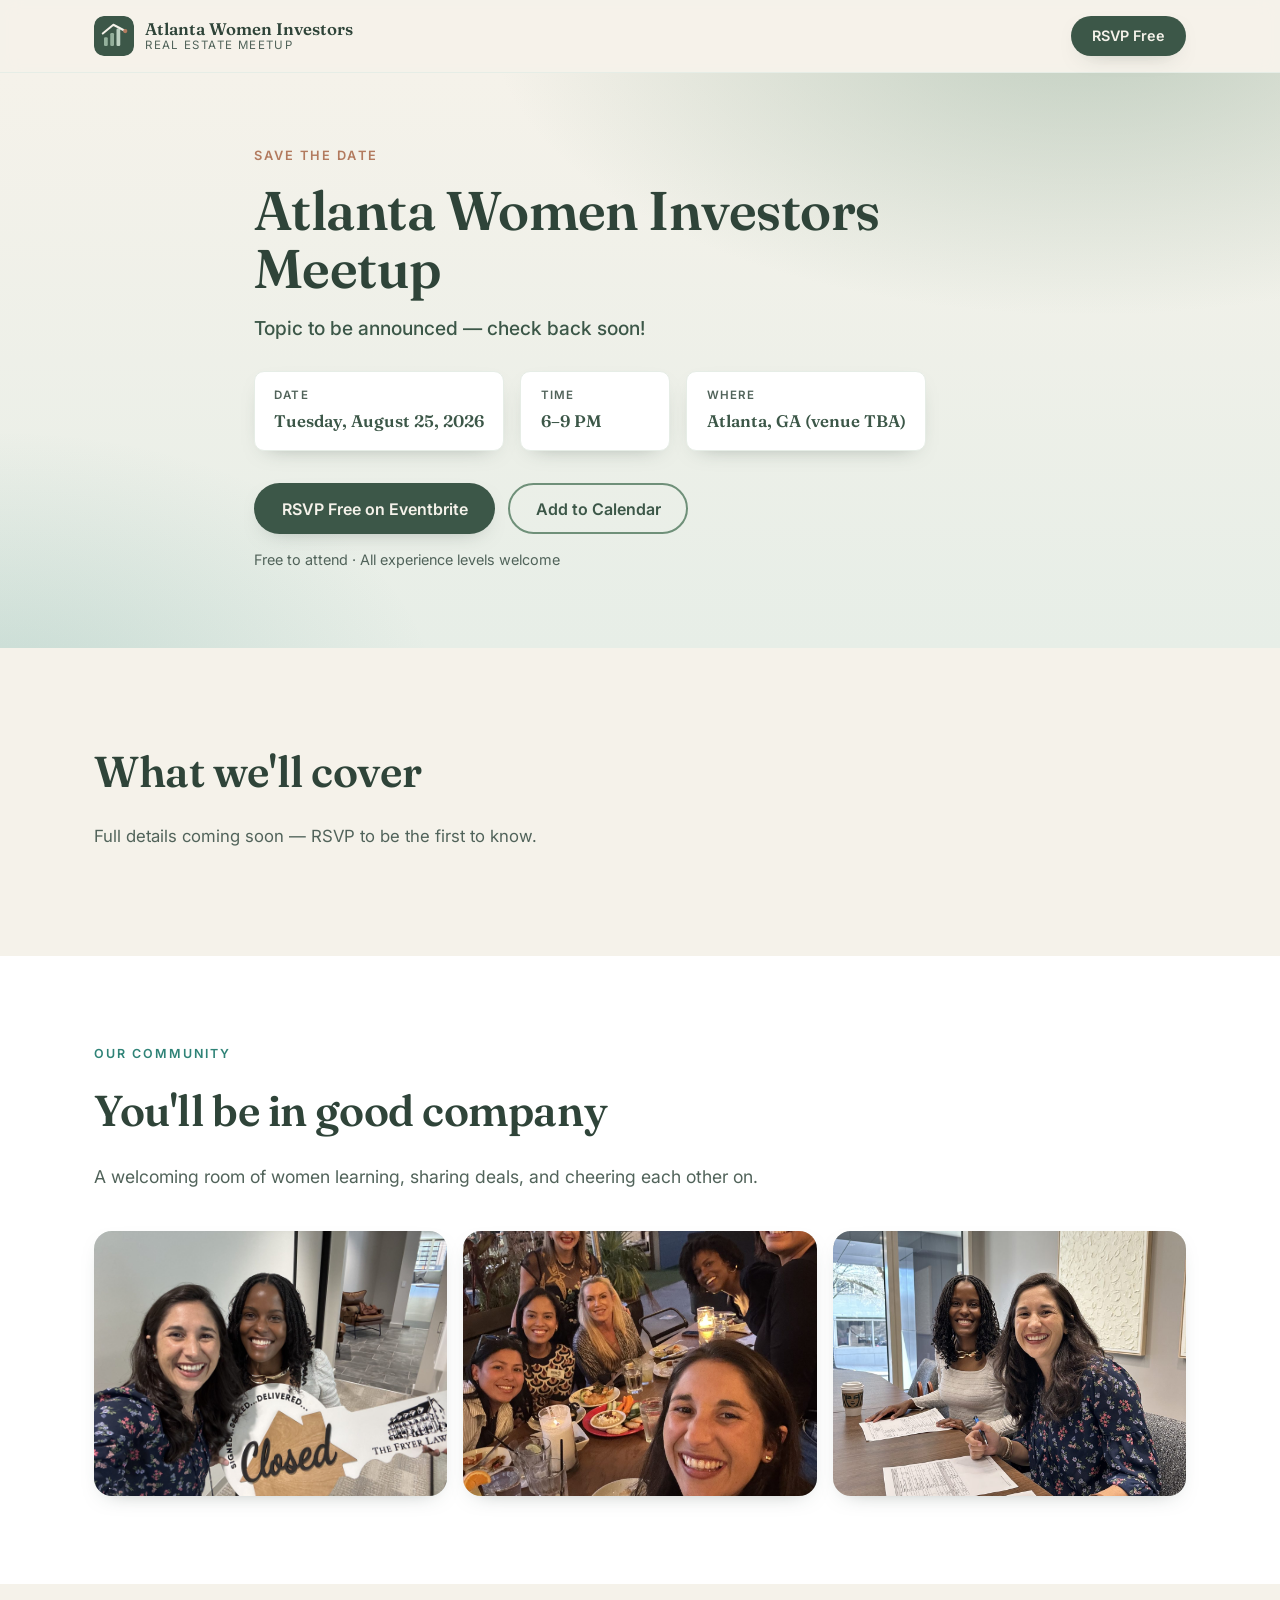
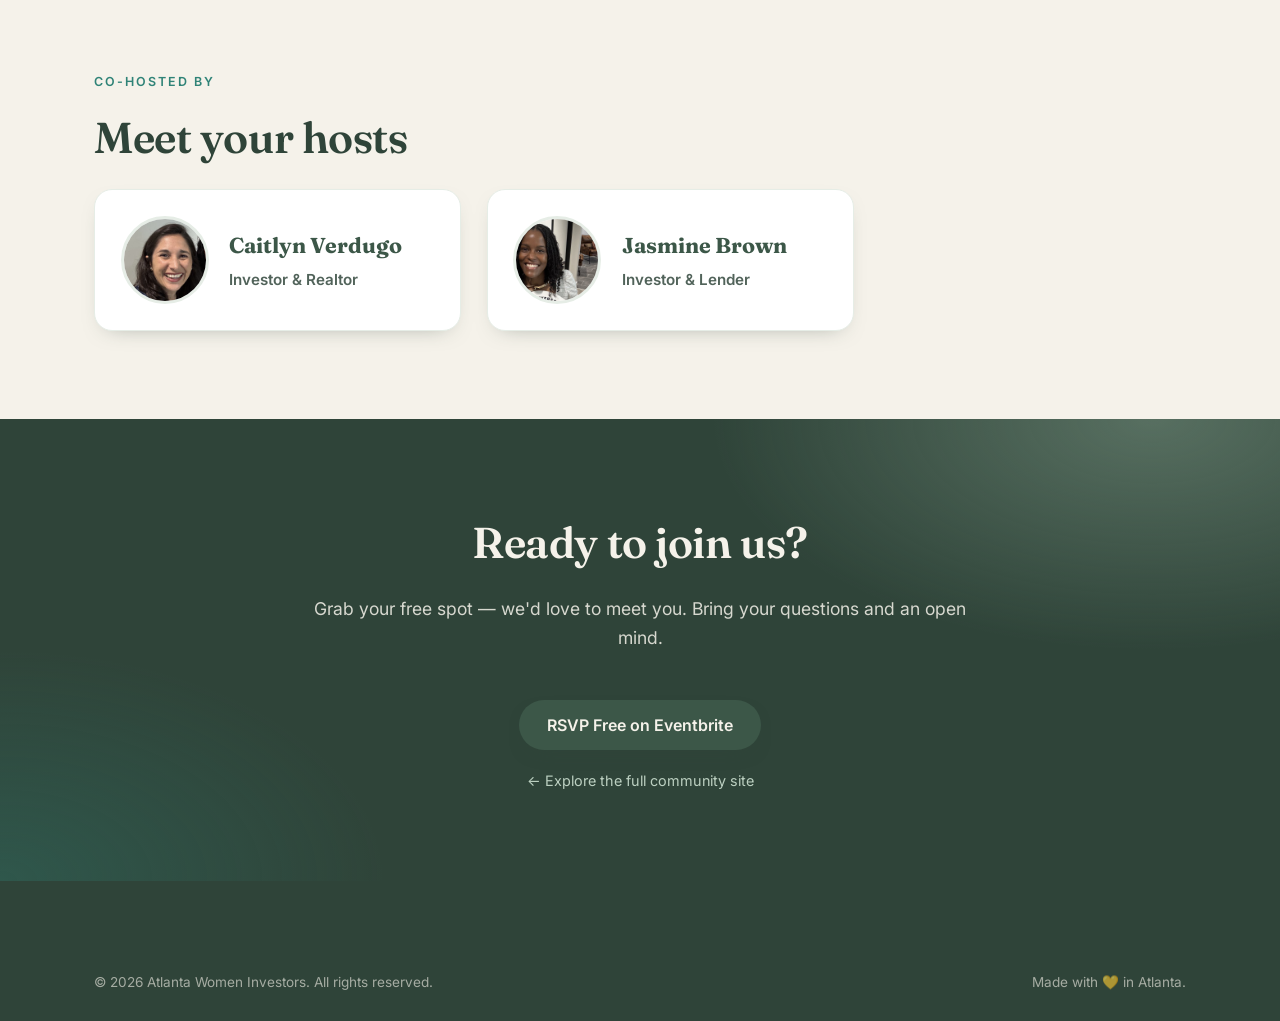
==== event/index.html @ 5682e3f8 "Add /event landing page for Facebook ads Add a focused, conversion-oriented single-event page at /ev" ====
<!DOCTYPE html>
<html lang="en">
<head>
  <meta charset="UTF-8" />
  <meta name="viewport" content="width=device-width, initial-scale=1.0" />
  <title>Next Meetup | Atlanta Women Investors</title>
  <meta name="description" content="Join Atlanta Women Investors for our next monthly real estate meetup. RSVP free on Eventbrite." />

  <meta property="og:title" content="Atlanta Women Investors — Next Meetup" />
  <meta property="og:description" content="A monthly meetup for women building wealth through real estate in Atlanta. RSVP free." />
  <meta property="og:type" content="website" />
  <meta property="og:url" content="https://atlantawomeninvestors.com/event" />
  <meta property="og:image" content="https://atlantawomeninvestors.com/assets/img/og.jpg" />
  <meta name="twitter:card" content="summary_large_image" />

  <link rel="icon" type="image/svg+xml" href="../assets/img/favicon.svg" />
  <link rel="preconnect" href="https://fonts.googleapis.com" />
  <link rel="preconnect" href="https://fonts.gstatic.com" crossorigin />
  <link href="https://fonts.googleapis.com/css2?family=Fraunces:opsz,wght@9..144,400;9..144,500;9..144,600;9..144,700&family=Inter:wght@400;500;600;700&display=swap" rel="stylesheet" />
  <link rel="stylesheet" href="../css/styles.css" />

  <!-- OPTIONAL: Meta (Facebook) Pixel for ad retargeting/conversions.
       Paste your Pixel ID where shown and uncomment to enable.
  <script>
    !function(f,b,e,v,n,t,s){if(f.fbq)return;n=f.fbq=function(){n.callMethod?
    n.callMethod.apply(n,arguments):n.queue.push(arguments)};if(!f._fbq)f._fbq=n;
    n.push=n;n.loaded=!0;n.version='2.0';n.queue=[];t=b.createElement(e);t.async=!0;
    t.src=v;s=b.getElementsByTagName(e)[0];s.parentNode.insertBefore(t,s)}(window,
    document,'script','https://connect.facebook.net/en_US/fbevents.js');
    fbq('init', 'YOUR_PIXEL_ID');
    fbq('track', 'PageView');
  </script>
  -->
</head>
<body class="event-page">
  <!-- ===== Minimal header ===== -->
  <header class="site-header">
    <div class="container header-inner">
      <a href="../" class="brand" aria-label="Atlanta Women Investors home">
        <img src="../assets/img/logo.svg" alt="" class="brand-mark" width="40" height="40" />
        <span class="brand-text">
          <strong>Atlanta Women Investors</strong>
          <small>Real Estate Meetup</small>
        </span>
      </a>
      <a href="#" data-rsvp target="_blank" rel="noopener" class="btn btn-primary btn-sm">RSVP Free</a>
    </div>
  </header>

  <main>
    <!-- ===== Hero ===== -->
    <section class="event-hero">
      <div class="container event-hero-inner">
        <p class="eyebrow" id="ev-eyebrow">You're invited</p>
        <h1 id="ev-topic">Our next meetup</h1>
        <p class="event-summary" id="ev-summary"></p>
        <p class="event-speaker" id="ev-speaker" hidden></p>

        <ul class="event-facts">
          <li><span class="event-fact-label">Date</span><strong id="ev-date">—</strong></li>
          <li><span class="event-fact-label">Time</span><strong id="ev-time">—</strong></li>
          <li><span class="event-fact-label">Where</span><strong id="ev-loc">—</strong></li>
        </ul>

        <div class="event-actions">
          <a href="#" data-rsvp target="_blank" rel="noopener" class="btn btn-primary">RSVP Free on Eventbrite</a>
          <a href="#" id="ev-ics" class="btn btn-ghost">Add to Calendar</a>
        </div>
        <p class="event-note">Free to attend · All experience levels welcome</p>
      </div>
    </section>

    <!-- ===== Writeup ===== -->
    <section class="section event-writeup">
      <div class="container">
        <h2 class="section-title">What we'll cover</h2>
        <div class="event-body" id="ev-body"></div>
      </div>
    </section>

    <!-- ===== Community photos ===== -->
    <section class="section section-alt">
      <div class="container">
        <p class="section-eyebrow">Our community</p>
        <h2 class="section-title">You'll be in good company</h2>
        <p class="section-lede">
          A welcoming room of women learning, sharing deals, and cheering each other on.
        </p>
        <div class="gallery-grid">
          <figure class="gallery-item"><img src="../assets/img/meetup-2.jpg" alt="Members celebrating a closing" loading="lazy" onerror="this.onerror=null;this.src='../assets/img/gallery-placeholder.svg';" /></figure>
          <figure class="gallery-item"><img src="../assets/img/meetup-3.jpg" alt="Members at dinner" loading="lazy" onerror="this.onerror=null;this.src='../assets/img/gallery-placeholder.svg';" /></figure>
          <figure class="gallery-item"><img src="../assets/img/meetup-1.jpg" alt="Members at a closing table" loading="lazy" onerror="this.onerror=null;this.src='../assets/img/gallery-placeholder.svg';" /></figure>
        </div>
      </div>
    </section>

    <!-- ===== Hosts ===== -->
    <section class="section">
      <div class="container">
        <p class="section-eyebrow">Co-hosted by</p>
        <h2 class="section-title">Meet your hosts</h2>
        <div class="hosts-grid">
          <article class="host-card">
            <div class="host-avatar">
              <img src="../assets/img/host-caitlyn.jpg" alt="Caitlyn Verdugo"
                   onerror="this.onerror=null;this.src='../assets/img/host-placeholder.svg';" />
            </div>
            <div class="host-info">
              <h3>Caitlyn Verdugo</h3>
              <p class="host-role">Investor &amp; Realtor</p>
            </div>
          </article>
          <article class="host-card">
            <div class="host-avatar">
              <img src="../assets/img/host-jasmine.jpg" alt="Jasmine Brown"
                   onerror="this.onerror=null;this.src='../assets/img/host-placeholder.svg';" />
            </div>
            <div class="host-info">
              <h3>Jasmine Brown</h3>
              <p class="host-role">Investor &amp; Lender</p>
            </div>
          </article>
        </div>
      </div>
    </section>

    <!-- ===== Final CTA ===== -->
    <section class="section section-cta">
      <div class="container subscribe-inner">
        <h2 class="section-title light">Ready to join us?</h2>
        <p class="section-lede light">
          Grab your free spot — we'd love to meet you. Bring your questions and an open mind.
        </p>
        <a href="#" data-rsvp target="_blank" rel="noopener" class="btn btn-primary">RSVP Free on Eventbrite</a>
        <p class="event-note light"><a href="../">← Explore the full community site</a></p>
      </div>
    </section>
  </main>

  <footer class="site-footer">
    <div class="container footer-bottom">
      <p>&copy; <span id="year"></span> Atlanta Women Investors. All rights reserved.</p>
      <p class="muted small">Made with 💛 in Atlanta.</p>
    </div>
  </footer>

  <script src="../js/config.js"></script>
  <script src="../js/events.js"></script>
  <script src="../js/event-page.js"></script>
</body>
</html>
---- css/styles.css ----
/* =========================================================
   Atlanta Women Investors — styles
   Palette: soft sage + deep forest + warm clay + cream
   (matched to the meetup flyer)
   ========================================================= */

:root {
  --forest-900: #2f4439;   /* deepest — footer, dark CTA, headings */
  --forest-800: #3c5748;
  --forest-700: #4e6d5b;
  --sage-600:   #6f9079;   /* mid sage */
  --sage-500:   #94b09c;   /* flyer brand sage */
  --sage-300:   #bcd0c1;
  --teal-600:   #2f8377;   /* primary accent / buttons */
  --teal-500:   #3a9a8c;
  --clay-500:   #b27a5e;   /* warm accent for eyebrows */
  --clay-400:   #c79078;
  --cream:      #f5f2ea;
  --cream-200:  #e6ede6;
  --ink:        #283129;
  --ink-soft:   #51635a;
  --white:      #ffffff;
  --radius: 18px;
  --radius-sm: 10px;
  --shadow: 0 18px 42px -24px rgba(47, 68, 57, 0.5);
  --shadow-sm: 0 8px 22px -14px rgba(47, 68, 57, 0.5);
  --maxw: 1140px;
  --font-display: "Fraunces", Georgia, "Times New Roman", serif;
  --font-body: "Inter", system-ui, -apple-system, Segoe UI, Roboto, sans-serif;
}

* { box-sizing: border-box; }

html { scroll-behavior: smooth; scroll-padding-top: 84px; }

body {
  margin: 0;
  font-family: var(--font-body);
  color: var(--ink);
  background: var(--cream);
  line-height: 1.65;
  -webkit-font-smoothing: antialiased;
}

img { max-width: 100%; display: block; }

a { color: var(--teal-600); text-decoration: none; }
a:hover { color: var(--forest-800); }

.container { width: 100%; max-width: var(--maxw); margin: 0 auto; padding: 0 24px; }

.visually-hidden {
  position: absolute; width: 1px; height: 1px; padding: 0; margin: -1px;
  overflow: hidden; clip: rect(0 0 0 0); white-space: nowrap; border: 0;
}

.muted { color: var(--ink-soft); }
.small { font-size: 0.85rem; }

/* ---------- Buttons ---------- */
.btn {
  display: inline-flex; align-items: center; justify-content: center;
  gap: 0.5rem; font-weight: 600; font-size: 1rem; line-height: 1;
  padding: 0.95rem 1.6rem; border-radius: 999px; cursor: pointer;
  border: 2px solid transparent; transition: transform .15s ease, box-shadow .15s ease, background .15s ease, color .15s ease;
  white-space: nowrap;
}
.btn-sm { padding: 0.7rem 1.2rem; font-size: 0.9rem; }
.btn:hover { transform: translateY(-2px); }
.btn-primary { background: var(--forest-800); color: var(--cream); box-shadow: var(--shadow-sm); }
.btn-primary:hover { background: var(--forest-900); color: var(--cream); }
.btn-ghost { background: transparent; color: var(--forest-800); border-color: var(--sage-600); }
.btn-ghost:hover { background: var(--forest-800); color: var(--cream); border-color: var(--forest-800); }

/* ---------- Header ---------- */
.site-header {
  position: sticky; top: 0; z-index: 50;
  background: rgba(245, 242, 234, 0.9);
  backdrop-filter: saturate(160%) blur(10px);
  border-bottom: 1px solid var(--cream-200);
}
.header-inner { display: flex; align-items: center; justify-content: space-between; min-height: 72px; }

.brand { display: inline-flex; align-items: center; gap: 0.7rem; color: var(--forest-900); }
.brand:hover { color: var(--forest-900); }
.brand-mark { border-radius: 10px; }
.brand-text { display: flex; flex-direction: column; line-height: 1.1; }
.brand-text strong { font-family: var(--font-display); font-size: 1.05rem; font-weight: 600; }
.brand-text small { font-size: 0.72rem; letter-spacing: 0.12em; text-transform: uppercase; color: var(--ink-soft); }

.site-nav { display: flex; align-items: center; gap: 1.6rem; }
.site-nav a { color: var(--forest-900); font-weight: 500; font-size: 0.97rem; }
.site-nav a:hover { color: var(--teal-600); }
.site-nav .nav-cta {
  background: var(--forest-800); color: var(--cream); padding: 0.6rem 1.1rem; border-radius: 999px;
}
.site-nav .nav-cta:hover { background: var(--forest-900); color: var(--cream); }

.nav-toggle { display: none; flex-direction: column; gap: 5px; background: none; border: 0; cursor: pointer; padding: 8px; }
.nav-toggle span { width: 26px; height: 2px; background: var(--forest-900); border-radius: 2px; transition: .2s; }

/* ---------- Hero ---------- */
.hero {
  position: relative; overflow: hidden;
  background:
    radial-gradient(1100px 520px at 80% -10%, rgba(148,176,156,0.55), transparent 60%),
    radial-gradient(900px 520px at 0% 110%, rgba(47,131,119,0.18), transparent 55%),
    linear-gradient(180deg, var(--cream) 0%, #e7eee7 100%);
}
.hero-inner { padding: 84px 24px 88px; max-width: 880px; }
.eyebrow {
  font-weight: 600; letter-spacing: 0.16em; text-transform: uppercase;
  color: var(--clay-500); font-size: 0.8rem; margin: 0 0 1rem;
}
.hero h1 {
  font-family: var(--font-display); font-weight: 600;
  font-size: clamp(2.3rem, 5.5vw, 3.9rem); line-height: 1.05;
  margin: 0 0 1.2rem; color: var(--forest-900); letter-spacing: -0.01em;
}
.lede { font-size: 1.18rem; color: var(--ink-soft); max-width: 640px; margin: 0 0 2rem; }
.hero-actions { display: flex; flex-wrap: wrap; gap: 1rem; margin-bottom: 3rem; }

.hero-stats { list-style: none; display: flex; flex-wrap: wrap; gap: 2.4rem; padding: 0; margin: 0; }
.hero-stats li { display: flex; flex-direction: column; }
.hero-stats strong { font-family: var(--font-display); font-size: 1.4rem; color: var(--forest-800); }
.hero-stats span { font-size: 0.85rem; color: var(--ink-soft); }

/* ---------- Sections ---------- */
.section { padding: 88px 0; }
.section-alt { background: var(--white); }
.section-eyebrow {
  font-weight: 600; letter-spacing: 0.16em; text-transform: uppercase;
  color: var(--teal-600); font-size: 0.78rem; margin: 0 0 0.6rem;
}
.section-eyebrow.light { color: var(--sage-300); }
.section-title {
  font-family: var(--font-display); font-weight: 600;
  font-size: clamp(1.8rem, 4vw, 2.7rem); color: var(--forest-900);
  margin: 0 0 1rem; letter-spacing: -0.01em;
}
.section-title.light { color: var(--cream); }
.section-lede { font-size: 1.1rem; color: var(--ink-soft); max-width: 680px; margin: 0 0 2.5rem; }
.section-lede.light { color: rgba(245,242,234,0.85); }

/* ---------- Cards ---------- */
.cards { display: grid; grid-template-columns: repeat(4, 1fr); gap: 1.4rem; }
.card {
  background: var(--white); border: 1px solid var(--cream-200); border-radius: var(--radius);
  padding: 1.8rem 1.5rem; box-shadow: var(--shadow-sm); transition: transform .18s ease, box-shadow .18s ease;
}
.card:hover { transform: translateY(-4px); box-shadow: var(--shadow); }
.card-icon { font-size: 1.9rem; margin-bottom: 0.7rem; }
.card h3 { font-family: var(--font-display); font-size: 1.2rem; margin: 0 0 0.5rem; color: var(--forest-800); }
.card p { margin: 0; color: var(--ink-soft); font-size: 0.96rem; }

/* ---------- Story ---------- */
.story-grid { display: grid; grid-template-columns: 1fr 1.1fr; gap: 3.5rem; align-items: center; }
.story-media img { border-radius: var(--radius); box-shadow: var(--shadow); }
.story-copy p { color: var(--ink-soft); margin: 0 0 1.1rem; }
.story-copy .btn { margin-top: 0.6rem; }

/* ---------- Hosts ---------- */
.hosts-grid { display: grid; grid-template-columns: repeat(2, 1fr); gap: 1.6rem; max-width: 760px; }
.host-card {
  display: flex; gap: 1.3rem; align-items: center;
  background: var(--white); border: 1px solid var(--cream-200); border-radius: var(--radius);
  padding: 1.6rem; box-shadow: var(--shadow-sm);
}
.host-avatar {
  flex: 0 0 auto; width: 88px; height: 88px; border-radius: 50%;
  display: flex; align-items: center; justify-content: center;
  font-family: var(--font-display); font-size: 1.7rem; font-weight: 600; color: var(--cream);
  background: linear-gradient(150deg, var(--sage-500), var(--forest-800));
  overflow: hidden; border: 3px solid var(--cream-200);
}
.host-avatar img { width: 100%; height: 100%; object-fit: cover; }
.host-info h3 { font-family: var(--font-display); font-size: 1.35rem; color: var(--forest-800); margin: 0 0 0.2rem; }
.host-info p { margin: 0; color: var(--ink-soft); font-size: 0.95rem; }
.host-role { color: var(--teal-600); font-weight: 600; }

/* ---------- Event landing page ---------- */
.event-hero {
  position: relative; overflow: hidden;
  background:
    radial-gradient(1000px 500px at 85% -10%, rgba(148,176,156,0.55), transparent 60%),
    radial-gradient(800px 500px at 0% 110%, rgba(47,131,119,0.18), transparent 55%),
    linear-gradient(180deg, var(--cream) 0%, #e7eee7 100%);
}
.event-hero-inner { padding: 72px 24px 76px; max-width: 820px; }
.event-hero h1 {
  font-family: var(--font-display); font-weight: 600;
  font-size: clamp(2rem, 5vw, 3.4rem); line-height: 1.06; color: var(--forest-900);
  margin: 0 0 1rem; letter-spacing: -0.01em;
}
.event-summary { font-size: 1.2rem; color: var(--forest-800); font-weight: 500; max-width: 640px; margin: 0 0 0.6rem; }
.event-speaker { color: var(--teal-600); font-weight: 600; margin: 0 0 1rem; }
.event-facts {
  list-style: none; padding: 0; margin: 1.6rem 0 2rem;
  display: flex; flex-wrap: wrap; gap: 1rem;
}
.event-facts li {
  background: var(--white); border: 1px solid var(--cream-200); border-radius: var(--radius-sm);
  padding: 0.9rem 1.2rem; min-width: 150px; box-shadow: var(--shadow-sm);
}
.event-fact-label { display: block; font-size: 0.72rem; text-transform: uppercase; letter-spacing: 0.1em; color: var(--ink-soft); font-weight: 600; margin-bottom: 0.2rem; }
.event-facts strong { font-family: var(--font-display); font-size: 1.05rem; color: var(--forest-800); font-weight: 600; }
.event-actions { display: flex; flex-wrap: wrap; gap: 0.8rem; margin-bottom: 0.9rem; }
.event-note { font-size: 0.9rem; color: var(--ink-soft); margin: 0; }
.event-note.light { color: rgba(245,242,234,0.8); margin-top: 1.2rem; }
.event-note.light a { color: var(--sage-300); }

.event-writeup .event-body { max-width: 720px; }
.event-body p { color: var(--ink-soft); font-size: 1.05rem; margin: 0 0 1.1rem; }
.event-page .section-cta { text-align: center; }
.event-page .section-cta .btn { margin-top: 0.5rem; }

/* ---------- Topics ---------- */
.topic-feature {
  background: var(--white); border: 1px solid var(--cream-200); border-left: 6px solid var(--teal-600);
  border-radius: var(--radius); padding: 2.2rem; box-shadow: var(--shadow-sm);
  max-width: 820px; margin-bottom: 1.6rem;
}
.topic-feature-head { display: flex; flex-wrap: wrap; align-items: center; gap: 0.8rem; margin-bottom: 0.9rem; }
.topic-badge {
  background: var(--teal-600); color: var(--cream); font-size: 0.72rem; font-weight: 600;
  text-transform: uppercase; letter-spacing: 0.1em; padding: 0.3rem 0.7rem; border-radius: 999px;
}
.topic-date { color: var(--ink-soft); font-weight: 600; font-size: 0.92rem; }
.topic-feature-title { font-family: var(--font-display); font-size: 1.7rem; color: var(--forest-900); margin: 0 0 0.5rem; line-height: 1.15; }
.topic-speaker { color: var(--teal-600); font-weight: 600; margin: 0 0 0.6rem; }
.topic-feature-summary { font-size: 1.1rem; color: var(--forest-800); font-weight: 500; margin: 0 0 1rem; }
.topic-feature-body p { color: var(--ink-soft); margin: 0 0 1rem; }
.topic-feature .btn { margin-top: 0.4rem; }

.topic-list { display: grid; grid-template-columns: repeat(3, 1fr); gap: 1.2rem; max-width: 820px; }
.topic-card {
  background: var(--white); border: 1px solid var(--cream-200); border-radius: var(--radius);
  padding: 1.4rem; box-shadow: var(--shadow-sm);
}
.topic-card-date { color: var(--teal-600); font-weight: 600; font-size: 0.85rem; text-transform: uppercase; letter-spacing: 0.05em; margin: 0 0 0.4rem; }
.topic-card-title { font-family: var(--font-display); font-size: 1.15rem; color: var(--forest-800); margin: 0 0 0.4rem; line-height: 1.2; }
.topic-card-summary { color: var(--ink-soft); font-size: 0.92rem; margin: 0 0 0.8rem; }
.topic-card-link { font-weight: 600; font-size: 0.9rem; color: var(--teal-600); }
.topic-card-link:hover { color: var(--forest-800); }
.topic-empty { max-width: 640px; }

@media (max-width: 760px) {
  .topic-list { grid-template-columns: 1fr; }
}

/* ---------- Gallery ---------- */
.gallery-grid { display: grid; grid-template-columns: repeat(3, 1fr); gap: 1rem; }
.gallery-item {
  margin: 0; border-radius: var(--radius); overflow: hidden; aspect-ratio: 4 / 3;
  background: var(--cream-200); box-shadow: var(--shadow-sm);
}
.gallery-item img {
  width: 100%; height: 100%; object-fit: cover; transition: transform .35s ease;
}
.gallery-item:hover img { transform: scale(1.05); }

@media (max-width: 760px) {
  .gallery-grid { grid-template-columns: repeat(2, 1fr); }
}

/* ---------- Eventbrite ---------- */
.eventbrite-wrap { max-width: 760px; }
.eventbrite-widget { min-height: 120px; }
.eventbrite-fallback {
  background: var(--white); border: 1px solid var(--cream-200); border-radius: var(--radius);
  padding: 2.2rem; box-shadow: var(--shadow-sm); text-align: center;
}
.eventbrite-fallback h3 { font-family: var(--font-display); color: var(--forest-800); margin: 0 0 0.6rem; font-size: 1.4rem; }
.eventbrite-fallback p { color: var(--ink-soft); margin: 0 auto 1.3rem; max-width: 460px; }
.eventbrite-fallback .btn { margin-bottom: 1rem; }
.eventbrite-fallback code { background: var(--cream-200); padding: 0.1rem 0.4rem; border-radius: 6px; font-size: 0.85em; }

/* ---------- Calendar ---------- */
.calendar {
  max-width: 560px; background: var(--white); border: 1px solid var(--cream-200);
  border-radius: var(--radius); box-shadow: var(--shadow-sm); padding: 1.6rem; margin-bottom: 1.6rem;
}
.calendar-header { display: flex; align-items: center; justify-content: space-between; margin-bottom: 1rem; }
.calendar-header h3 { font-family: var(--font-display); font-size: 1.3rem; color: var(--forest-800); margin: 0; }
.cal-nav {
  background: var(--cream); border: 1px solid var(--cream-200); border-radius: 10px;
  width: 40px; height: 40px; cursor: pointer; font-size: 1.1rem; color: var(--forest-800); transition: .15s;
}
.cal-nav:hover { background: var(--forest-800); color: var(--cream); }
.calendar-grid { display: grid; grid-template-columns: repeat(7, 1fr); gap: 4px; }
.cal-dow { text-align: center; font-size: 0.72rem; font-weight: 600; text-transform: uppercase; letter-spacing: 0.05em; color: var(--ink-soft); padding: 0.4rem 0; }
.cal-day {
  aspect-ratio: 1; display: flex; align-items: center; justify-content: center;
  font-size: 0.92rem; border-radius: 10px; color: var(--ink); position: relative;
}
.cal-day.empty { color: transparent; }
.cal-day.today { outline: 2px solid var(--clay-500); }
.cal-day.meetup {
  background: var(--forest-800); color: var(--cream); font-weight: 600; cursor: pointer;
}
.cal-day.meetup:hover { background: var(--forest-700); }
.calendar-legend { margin-top: 1rem; font-size: 0.85rem; color: var(--ink-soft); display: flex; align-items: center; gap: 0.5rem; }
.legend-dot { width: 14px; height: 14px; border-radius: 4px; background: var(--forest-800); display: inline-block; }

.next-event-card {
  display: flex; flex-wrap: wrap; gap: 1.2rem; align-items: center; justify-content: space-between;
  max-width: 560px; background: var(--forest-800); color: var(--cream);
  border-radius: var(--radius); padding: 1.6rem 1.8rem; box-shadow: var(--shadow);
}
.next-event-label { text-transform: uppercase; letter-spacing: 0.12em; font-size: 0.72rem; color: var(--sage-300); margin: 0 0 0.3rem; font-weight: 600; }
.next-event-date { font-family: var(--font-display); font-size: 1.4rem; margin: 0 0 0.2rem; }
.next-event-meta { margin: 0; font-size: 0.9rem; color: rgba(245,242,234,0.82); }
.next-event-actions { display: flex; gap: 0.6rem; flex-wrap: wrap; }
.next-event-card .btn-ghost { color: var(--cream); border-color: rgba(245,242,234,0.5); }
.next-event-card .btn-ghost:hover { background: var(--cream); color: var(--forest-800); }

/* ---------- Sponsors ---------- */
.sponsor-grid { display: grid; grid-template-columns: repeat(2, 1fr); gap: 1.6rem; margin-bottom: 3rem; max-width: 760px; }
.sponsor {
  display: flex; flex-direction: column; align-items: center; gap: 0.8rem; text-align: center;
  background: var(--white); border: 1px solid var(--cream-200); border-radius: var(--radius);
  padding: 2.2rem 1.6rem; color: var(--ink-soft); transition: .18s;
}
.sponsor:hover { transform: translateY(-4px); box-shadow: var(--shadow-sm); color: var(--forest-800); }
.sponsor img { height: 60px; width: auto; }
.sponsor-name { font-family: var(--font-display); font-size: 1.25rem; font-weight: 600; color: var(--forest-800); }
.sponsor-tag { font-size: 0.85rem; color: var(--ink-soft); }

.sponsor-cta {
  text-align: center; background: var(--cream-200); border-radius: var(--radius);
  padding: 2.6rem 2rem; max-width: 720px; margin: 0 auto;
}
.sponsor-cta h3 { font-family: var(--font-display); font-size: 1.5rem; color: var(--forest-800); margin: 0 0 0.5rem; }
.sponsor-cta p { color: var(--ink-soft); margin: 0 0 1.4rem; }

/* ---------- Subscribe CTA ---------- */
.section-cta {
  background:
    radial-gradient(800px 420px at 90% 0%, rgba(148,176,156,0.4), transparent 55%),
    radial-gradient(700px 420px at 0% 100%, rgba(47,131,119,0.3), transparent 55%),
    var(--forest-900);
}
.subscribe-inner { max-width: 720px; text-align: center; }
.subscribe-form { margin-top: 1rem; }
.field-row { display: flex; gap: 0.7rem; flex-wrap: wrap; justify-content: center; }
.field-row input {
  flex: 1 1 200px; min-width: 180px; padding: 0.95rem 1.1rem; border-radius: 999px;
  border: 2px solid transparent; font-size: 1rem; font-family: var(--font-body); background: var(--cream); color: var(--ink);
}
.field-row input:focus { outline: none; border-color: var(--sage-500); }
.field-row .btn { flex: 0 0 auto; background: var(--sage-500); color: var(--forest-900); }
.field-row .btn:hover { background: var(--sage-300); }
.form-note { min-height: 1.4rem; margin: 0.9rem 0 0; font-size: 0.92rem; color: var(--sage-300); }
.form-note.error { color: #f0b8a4; }

/* ---------- Footer ---------- */
.site-footer { background: var(--forest-900); color: rgba(245,242,234,0.82); padding: 64px 0 28px; }
.site-footer .brand-text strong, .site-footer .brand { color: var(--cream); }
.site-footer .brand-text small { color: rgba(245,242,234,0.6); }
.footer-grid { display: grid; grid-template-columns: 2fr 1fr 1fr; gap: 2.5rem; padding-bottom: 2.5rem; border-bottom: 1px solid rgba(245,242,234,0.12); }
.footer-brand p { max-width: 320px; margin: 1rem 0 0; font-size: 0.95rem; }
.footer-col h4 { font-family: var(--font-display); color: var(--cream); font-size: 1.05rem; margin: 0 0 0.9rem; }
.footer-col a { display: block; color: rgba(245,242,234,0.8); margin-bottom: 0.5rem; font-size: 0.95rem; }
.footer-col a:hover { color: var(--sage-300); }
.footer-bottom { display: flex; flex-wrap: wrap; justify-content: space-between; gap: 0.5rem; padding-top: 1.6rem; font-size: 0.85rem; }
.footer-bottom p { margin: 0; color: rgba(245,242,234,0.6); }

/* ---------- Responsive ---------- */
@media (max-width: 960px) {
  .cards { grid-template-columns: repeat(2, 1fr); }
  .story-grid { grid-template-columns: 1fr; gap: 2rem; }
  .story-media { max-width: 420px; }
}

@media (max-width: 760px) {
  .nav-toggle { display: flex; }
  .site-nav {
    position: absolute; top: 72px; left: 0; right: 0;
    flex-direction: column; align-items: stretch; gap: 0;
    background: var(--cream); border-bottom: 1px solid var(--cream-200);
    padding: 0.5rem 24px 1.2rem; box-shadow: var(--shadow-sm);
    display: none;
  }
  .site-nav.open { display: flex; }
  .site-nav a { padding: 0.85rem 0; border-bottom: 1px solid var(--cream-200); }
  .site-nav .nav-cta { text-align: center; margin-top: 0.7rem; }
  .hosts-grid { grid-template-columns: 1fr; }
  .footer-grid { grid-template-columns: 1fr; gap: 1.8rem; }
  .footer-bottom { flex-direction: column; }
}

@media (max-width: 480px) {
  .cards, .sponsor-grid { grid-template-columns: 1fr; }
  .hero-stats { gap: 1.4rem; }
  .field-row .btn { width: 100%; }
  .host-card { flex-direction: column; text-align: center; }
}

@media (prefers-reduced-motion: reduce) {
  * { scroll-behavior: auto !important; transition: none !important; animation: none !important; }
}
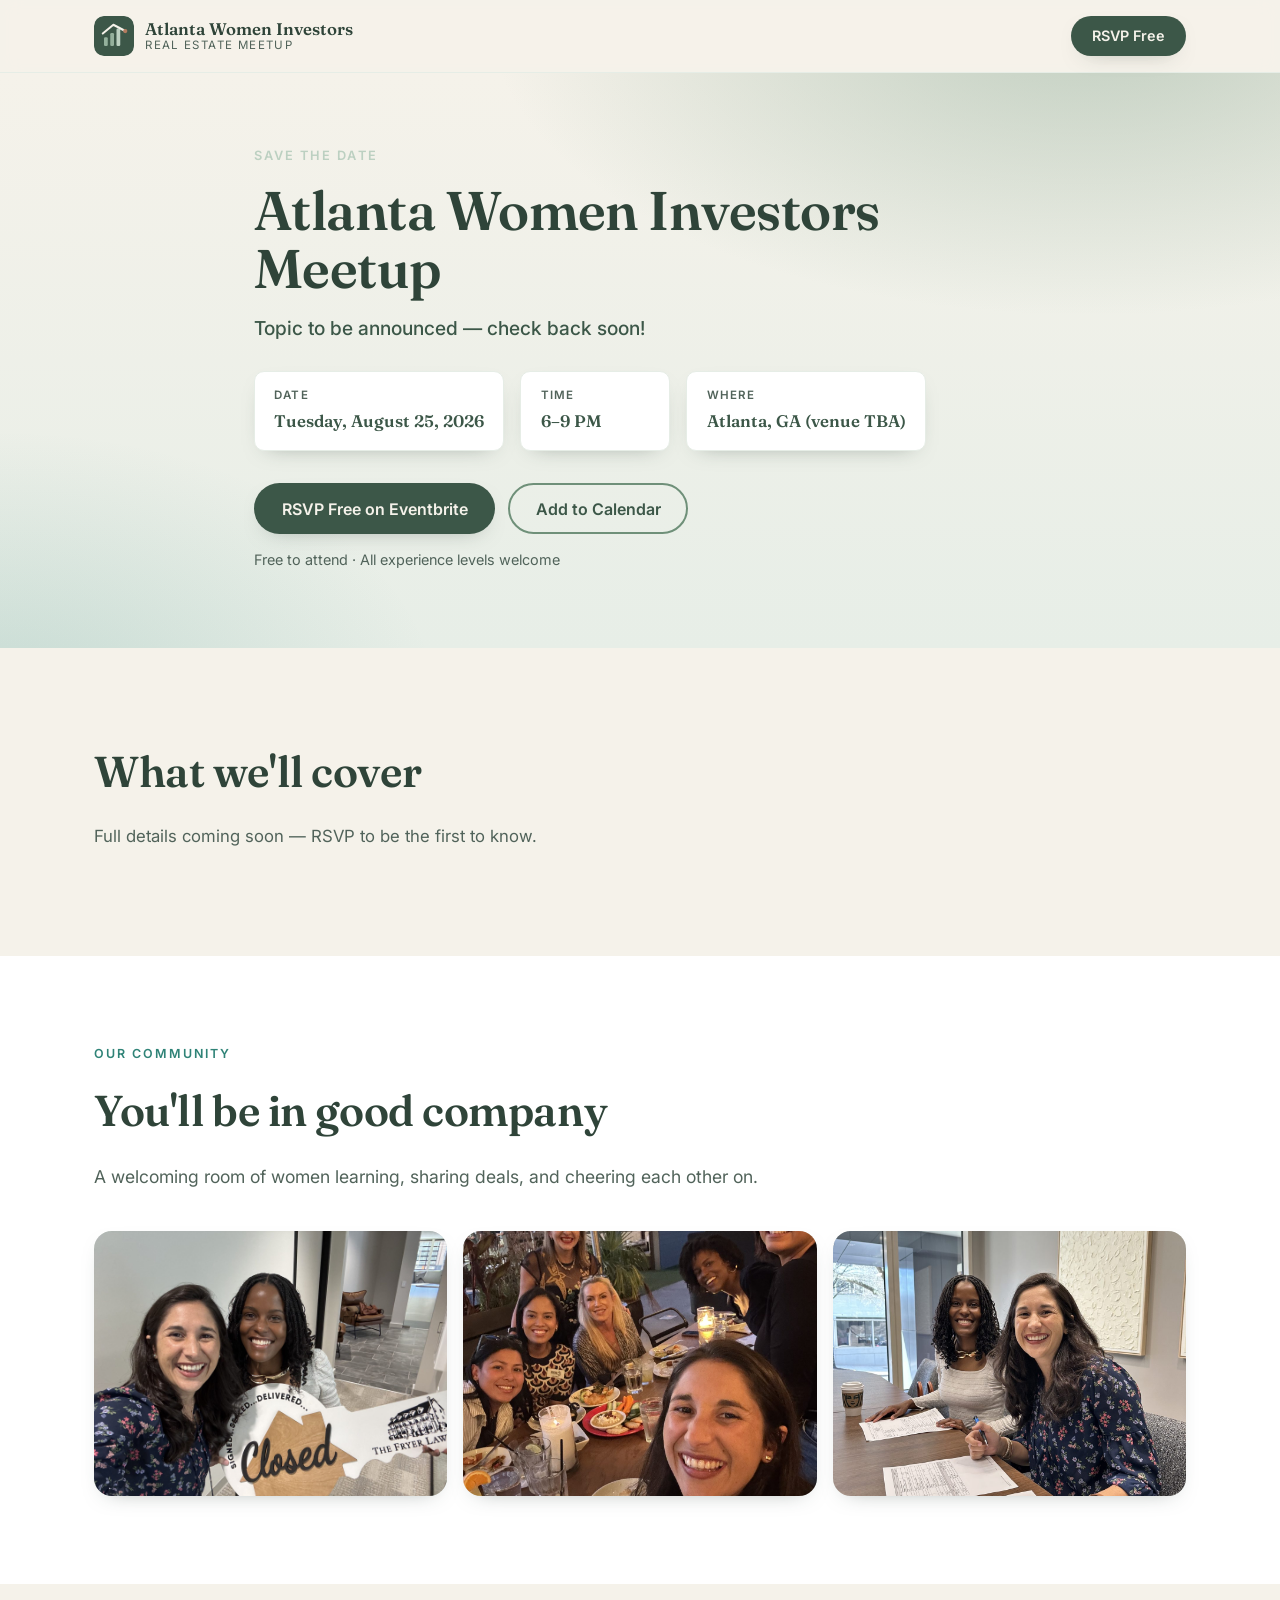
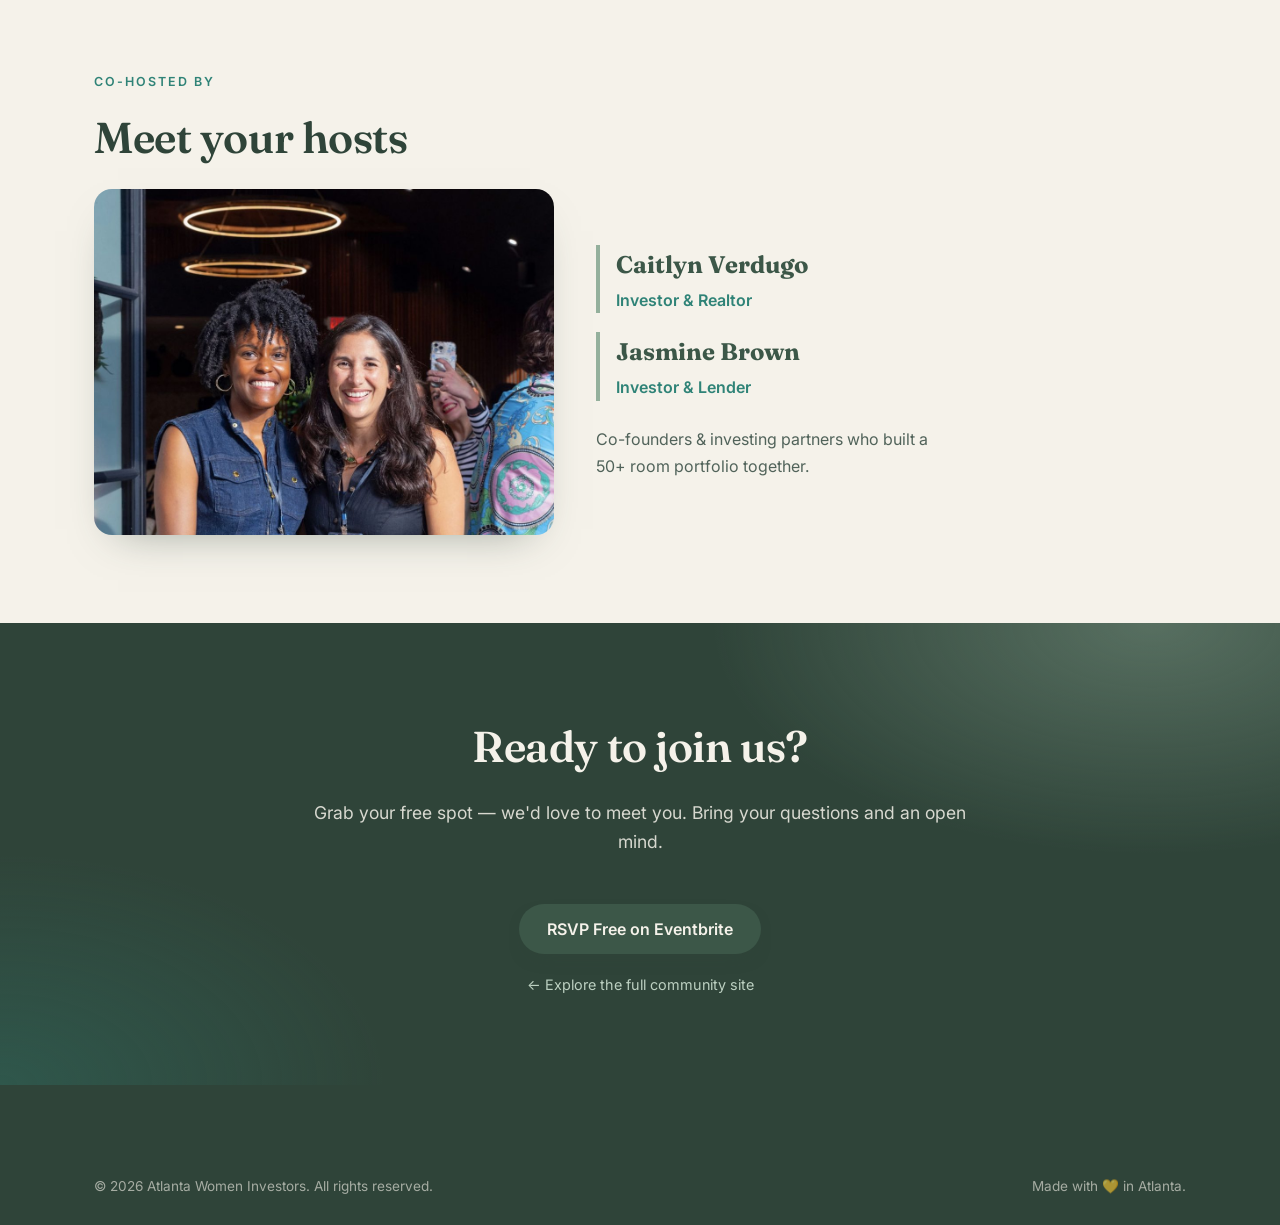
==== commit ea0b6b88: "Add hero photo overlay, real story, and host duo photo - Hero: group photo with the sage-green overl" ====
--- a/event/index.html
+++ b/event/index.html
@@ -99,27 +99,22 @@
       <div class="container">
         <p class="section-eyebrow">Co-hosted by</p>
         <h2 class="section-title">Meet your hosts</h2>
-        <div class="hosts-grid">
-          <article class="host-card">
-            <div class="host-avatar">
-              <img src="../assets/img/host-caitlyn.jpg" alt="Caitlyn Verdugo"
-                   onerror="this.onerror=null;this.src='../assets/img/host-placeholder.svg';" />
-            </div>
-            <div class="host-info">
+        <div class="hosts-feature">
+          <div class="hosts-photo">
+            <img src="../assets/img/hosts.jpg" alt="Caitlyn Verdugo and Jasmine Brown co-hosting"
+                 onerror="this.onerror=null;this.src='../assets/img/gallery-placeholder.svg';" />
+          </div>
+          <div class="hosts-people">
+            <article class="host-row">
               <h3>Caitlyn Verdugo</h3>
               <p class="host-role">Investor &amp; Realtor</p>
-            </div>
-          </article>
-          <article class="host-card">
-            <div class="host-avatar">
-              <img src="../assets/img/host-jasmine.jpg" alt="Jasmine Brown"
-                   onerror="this.onerror=null;this.src='../assets/img/host-placeholder.svg';" />
-            </div>
-            <div class="host-info">
+            </article>
+            <article class="host-row">
               <h3>Jasmine Brown</h3>
               <p class="host-role">Investor &amp; Lender</p>
-            </div>
-          </article>
+            </article>
+            <p class="hosts-people-note">Co-founders &amp; investing partners who built a 50+ room portfolio together.</p>
+          </div>
         </div>
       </div>
     </section>
--- a/css/styles.css
+++ b/css/styles.css
@@ -103,27 +103,32 @@
 .hero {
   position: relative; overflow: hidden;
   background:
-    radial-gradient(1100px 520px at 80% -10%, rgba(148,176,156,0.55), transparent 60%),
-    radial-gradient(900px 520px at 0% 110%, rgba(47,131,119,0.18), transparent 55%),
-    linear-gradient(180deg, var(--cream) 0%, #e7eee7 100%);
-}
-.hero-inner { padding: 84px 24px 88px; max-width: 880px; }
+    linear-gradient(105deg, rgba(34,49,40,0.94) 0%, rgba(47,68,57,0.86) 42%, rgba(47,68,57,0.6) 78%, rgba(111,144,121,0.42) 100%),
+    url("../assets/img/hero.jpg");
+  background-size: cover;
+  background-position: center 35%;
+}
+.hero-inner { padding: 96px 24px 100px; max-width: 880px; }
 .eyebrow {
   font-weight: 600; letter-spacing: 0.16em; text-transform: uppercase;
-  color: var(--clay-500); font-size: 0.8rem; margin: 0 0 1rem;
+  color: var(--sage-300); font-size: 0.8rem; margin: 0 0 1rem;
 }
 .hero h1 {
   font-family: var(--font-display); font-weight: 600;
   font-size: clamp(2.3rem, 5.5vw, 3.9rem); line-height: 1.05;
-  margin: 0 0 1.2rem; color: var(--forest-900); letter-spacing: -0.01em;
-}
-.lede { font-size: 1.18rem; color: var(--ink-soft); max-width: 640px; margin: 0 0 2rem; }
+  margin: 0 0 1.2rem; color: var(--cream); letter-spacing: -0.01em;
+}
+.lede { font-size: 1.18rem; color: rgba(245,242,234,0.9); max-width: 640px; margin: 0 0 2rem; }
 .hero-actions { display: flex; flex-wrap: wrap; gap: 1rem; margin-bottom: 3rem; }
+.hero .btn-primary { background: var(--sage-500); color: var(--forest-900); }
+.hero .btn-primary:hover { background: var(--sage-300); color: var(--forest-900); }
+.hero .btn-ghost { color: var(--cream); border-color: rgba(245,242,234,0.55); }
+.hero .btn-ghost:hover { background: var(--cream); color: var(--forest-800); border-color: var(--cream); }
 
 .hero-stats { list-style: none; display: flex; flex-wrap: wrap; gap: 2.4rem; padding: 0; margin: 0; }
 .hero-stats li { display: flex; flex-direction: column; }
-.hero-stats strong { font-family: var(--font-display); font-size: 1.4rem; color: var(--forest-800); }
-.hero-stats span { font-size: 0.85rem; color: var(--ink-soft); }
+.hero-stats strong { font-family: var(--font-display); font-size: 1.4rem; color: var(--cream); }
+.hero-stats span { font-size: 0.85rem; color: rgba(245,242,234,0.75); }
 
 /* ---------- Sections ---------- */
 .section { padding: 88px 0; }
@@ -160,6 +165,26 @@
 .story-copy .btn { margin-top: 0.6rem; }
 
 /* ---------- Hosts ---------- */
+.hosts-feature {
+  display: grid; grid-template-columns: 1.1fr 1fr; gap: 2.6rem; align-items: center;
+  max-width: 920px;
+}
+.hosts-photo img {
+  width: 100%; border-radius: var(--radius); box-shadow: var(--shadow);
+  aspect-ratio: 4 / 3; object-fit: cover; object-position: center 30%;
+}
+.hosts-people { display: flex; flex-direction: column; gap: 1.2rem; }
+.host-row { padding-left: 1rem; border-left: 4px solid var(--sage-500); }
+.host-row h3 { font-family: var(--font-display); font-size: 1.5rem; color: var(--forest-800); margin: 0 0 0.15rem; }
+.host-row .host-role { color: var(--teal-600); font-weight: 600; margin: 0; }
+.hosts-people-note { color: var(--ink-soft); font-size: 1rem; margin: 0.4rem 0 0; max-width: 360px; }
+
+@media (max-width: 760px) {
+  .hosts-feature { grid-template-columns: 1fr; gap: 1.6rem; }
+  .hosts-photo { max-width: 460px; }
+}
+
+/* legacy two-up host cards (used elsewhere) */
 .hosts-grid { display: grid; grid-template-columns: repeat(2, 1fr); gap: 1.6rem; max-width: 760px; }
 .host-card {
   display: flex; gap: 1.3rem; align-items: center;
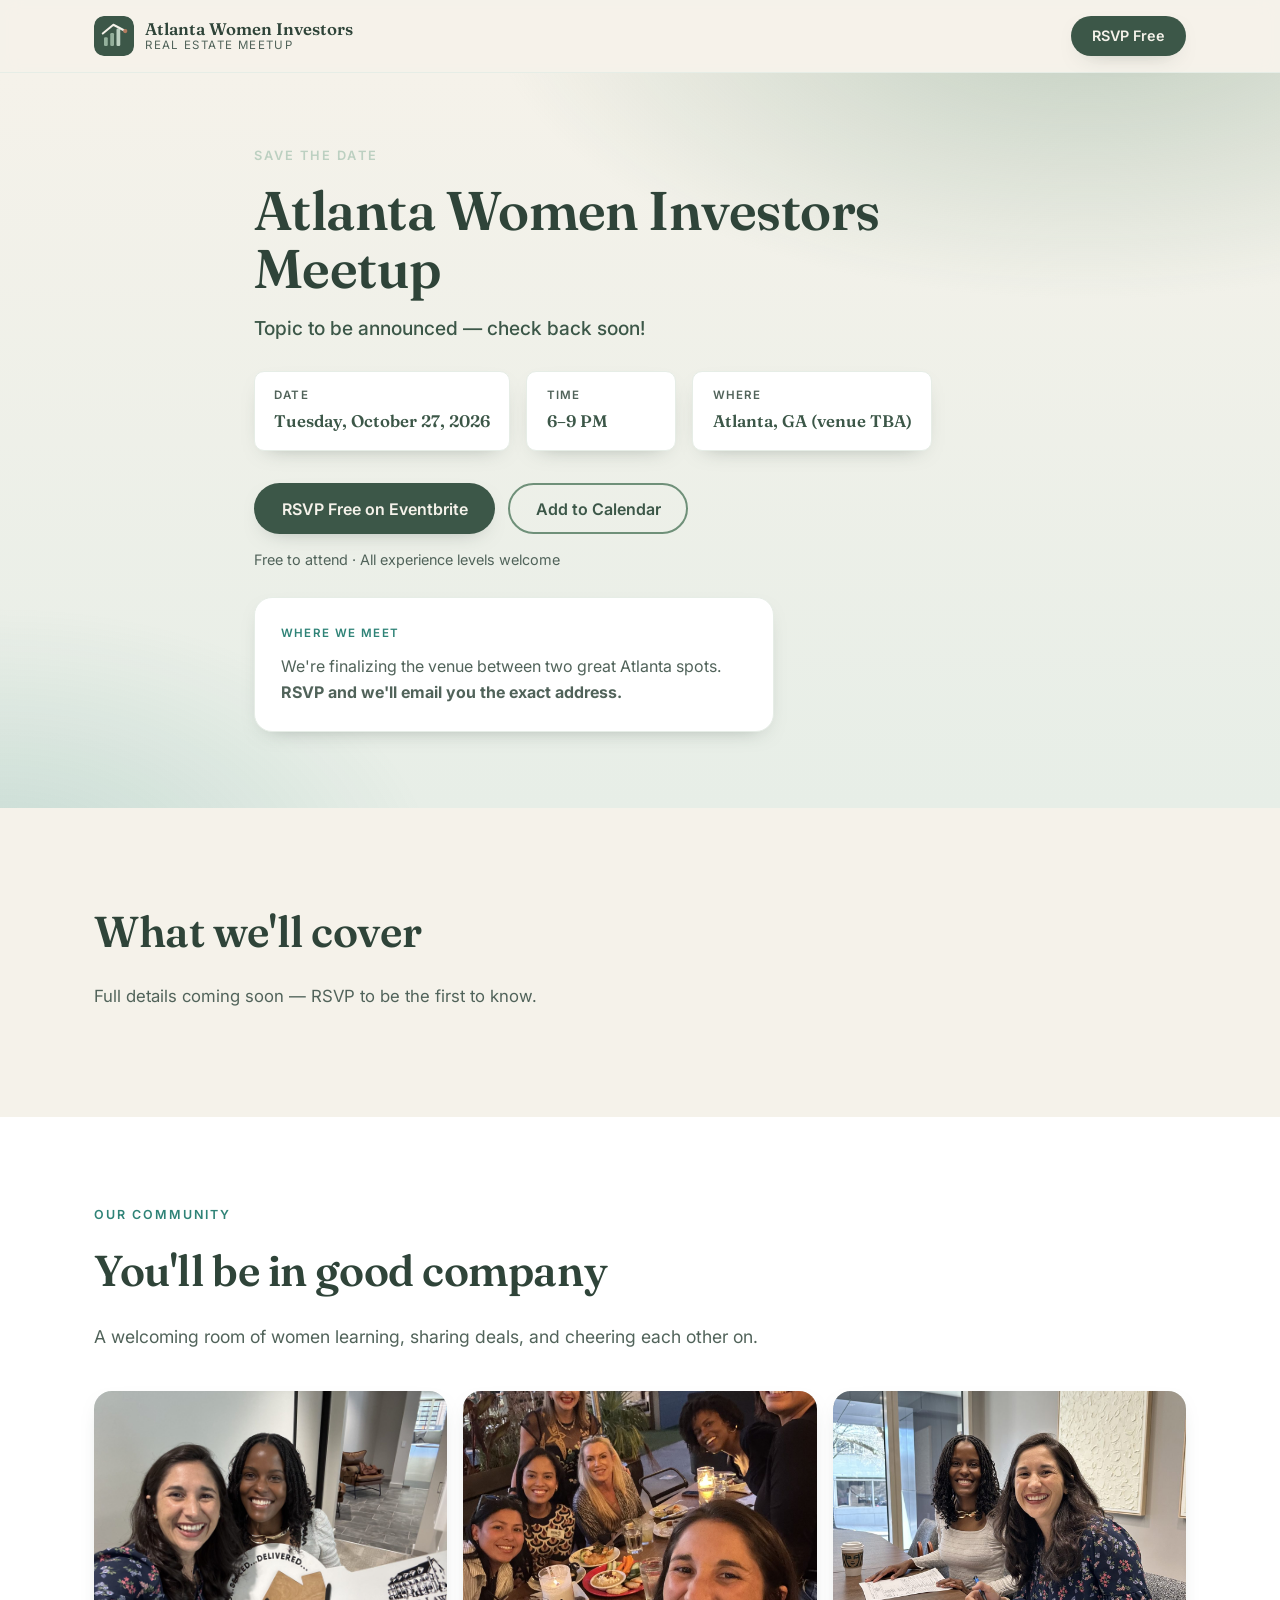
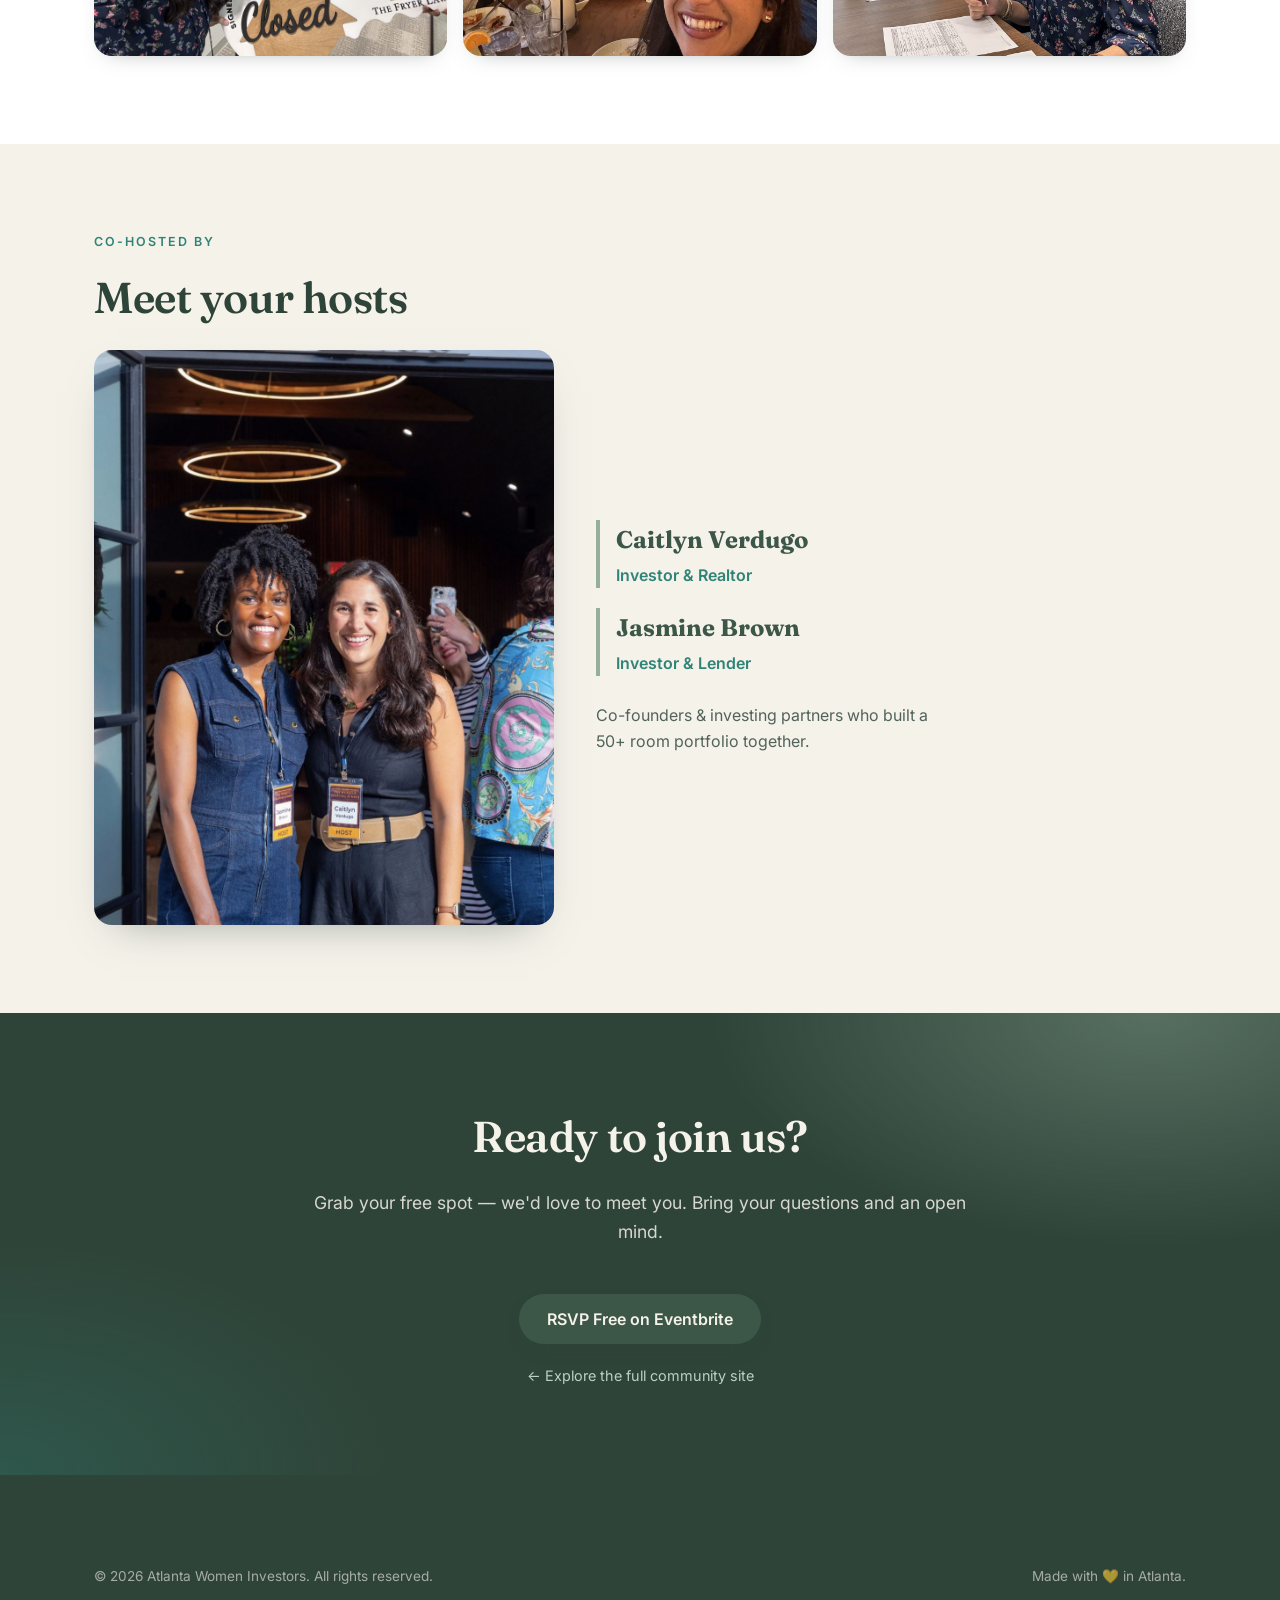
==== commit c612b172: "Add venue overview block and point Conventus to Jasmine's page - Add a configurable "Where we meet" " ====
--- a/event/index.html
+++ b/event/index.html
@@ -67,6 +67,11 @@
           <a href="#" id="ev-ics" class="btn btn-ghost">Add to Calendar</a>
         </div>
         <p class="event-note">Free to attend · All experience levels welcome</p>
+
+        <aside class="meetup-venue event-venue" id="venue-card">
+          <p class="meetup-venue-label">Where we meet</p>
+          <div id="venue-body"></div>
+        </aside>
       </div>
     </section>
 
--- a/css/styles.css
+++ b/css/styles.css
@@ -106,7 +106,7 @@
     linear-gradient(105deg, rgba(34,49,40,0.94) 0%, rgba(47,68,57,0.86) 42%, rgba(47,68,57,0.6) 78%, rgba(111,144,121,0.42) 100%),
     url("../assets/img/hero.jpg");
   background-size: cover;
-  background-position: center 35%;
+  background-position: center 42%;
 }
 .hero-inner { padding: 96px 24px 100px; max-width: 880px; }
 .eyebrow {
@@ -160,9 +160,16 @@
 
 /* ---------- Story ---------- */
 .story-grid { display: grid; grid-template-columns: 1fr 1.1fr; gap: 3.5rem; align-items: center; }
-.story-media img { border-radius: var(--radius); box-shadow: var(--shadow); }
+.story-media img {
+  width: 100%; border-radius: var(--radius); box-shadow: var(--shadow);
+  aspect-ratio: 4 / 5; object-fit: cover; object-position: center 18%;
+}
 .story-copy p { color: var(--ink-soft); margin: 0 0 1.1rem; }
-.story-copy .btn { margin-top: 0.6rem; }
+.story-copy .btn { margin-top: 0.4rem; }
+.story-hosts { display: flex; flex-wrap: wrap; gap: 1.6rem; margin: 1.6rem 0; }
+.story-hosts .host-row { padding-left: 0.9rem; border-left: 4px solid var(--sage-500); }
+.story-hosts .host-row h3 { font-family: var(--font-display); font-size: 1.2rem; color: var(--forest-800); margin: 0 0 0.1rem; }
+.story-hosts .host-role { color: var(--teal-600); font-weight: 600; margin: 0; font-size: 0.92rem; }
 
 /* ---------- Hosts ---------- */
 .hosts-feature {
@@ -171,7 +178,7 @@
 }
 .hosts-photo img {
   width: 100%; border-radius: var(--radius); box-shadow: var(--shadow);
-  aspect-ratio: 4 / 3; object-fit: cover; object-position: center 30%;
+  aspect-ratio: 4 / 5; object-fit: cover; object-position: center 18%;
 }
 .hosts-people { display: flex; flex-direction: column; gap: 1.2rem; }
 .host-row { padding-left: 1rem; border-left: 4px solid var(--sage-500); }
@@ -269,6 +276,45 @@
 .topic-card-link:hover { color: var(--forest-800); }
 .topic-empty { max-width: 640px; }
 
+/* combined meetups: overview (left) + RSVP (right), topics below */
+.meetup-top {
+  display: grid; grid-template-columns: 1.6fr 1fr; gap: 1.6rem;
+  align-items: start; margin-bottom: 2.6rem;
+}
+.meetup-feature { margin-bottom: 0; max-width: none; }
+.meetup-rsvp {
+  background: var(--forest-800); color: var(--cream); border-radius: var(--radius);
+  padding: 1.8rem; box-shadow: var(--shadow); display: flex; flex-direction: column; gap: 0.7rem;
+}
+.meetup-rsvp-label { text-transform: uppercase; letter-spacing: 0.12em; font-size: 0.72rem; color: var(--sage-300); font-weight: 600; margin: 0; }
+.meetup-rsvp-when { font-family: var(--font-display); font-size: 1.2rem; line-height: 1.2; margin: 0 0 0.5rem; color: var(--cream); }
+.meetup-rsvp .btn { width: 100%; }
+.meetup-rsvp .btn-primary { background: var(--sage-500); color: var(--forest-900); }
+.meetup-rsvp .btn-primary:hover { background: var(--sage-300); color: var(--forest-900); }
+.meetup-rsvp .btn-ghost { color: var(--cream); border-color: rgba(245,242,234,0.5); }
+.meetup-rsvp .btn-ghost:hover { background: var(--cream); color: var(--forest-800); border-color: var(--cream); }
+.meetup-rsvp-note { font-size: 0.82rem; color: rgba(245,242,234,0.75); margin: 0.3rem 0 0; }
+.meetup-more-title { font-family: var(--font-display); font-size: 1.3rem; color: var(--forest-800); margin: 0 0 1.2rem; }
+.meetup-side { display: flex; flex-direction: column; gap: 1.6rem; }
+
+/* venue / "where we meet" block (shared homepage + /event) */
+.meetup-venue {
+  background: var(--white); border: 1px solid var(--cream-200); border-radius: var(--radius);
+  padding: 1.6rem; box-shadow: var(--shadow-sm);
+}
+.meetup-venue-label { text-transform: uppercase; letter-spacing: 0.12em; font-size: 0.72rem; color: var(--teal-600); font-weight: 600; margin: 0 0 0.6rem; }
+.venue-name { font-family: var(--font-display); font-size: 1.25rem; color: var(--forest-800); margin: 0 0 0.1rem; }
+.venue-area { color: var(--teal-600); font-weight: 600; margin: 0 0 0.4rem; }
+.venue-address, .venue-note { color: var(--ink-soft); font-size: 0.9rem; margin: 0 0 0.4rem; }
+.venue-link { font-weight: 600; font-size: 0.9rem; color: var(--teal-600); }
+.venue-link:hover { color: var(--forest-800); }
+.venue-map { width: 100%; height: 180px; border: 0; border-radius: var(--radius-sm); margin-top: 0.9rem; display: block; }
+.venue-tba { color: var(--ink-soft); margin: 0; }
+.event-venue { max-width: 520px; margin-top: 1.6rem; }
+
+@media (max-width: 860px) {
+  .meetup-top { grid-template-columns: 1fr; }
+}
 @media (max-width: 760px) {
   .topic-list { grid-template-columns: 1fr; }
 }
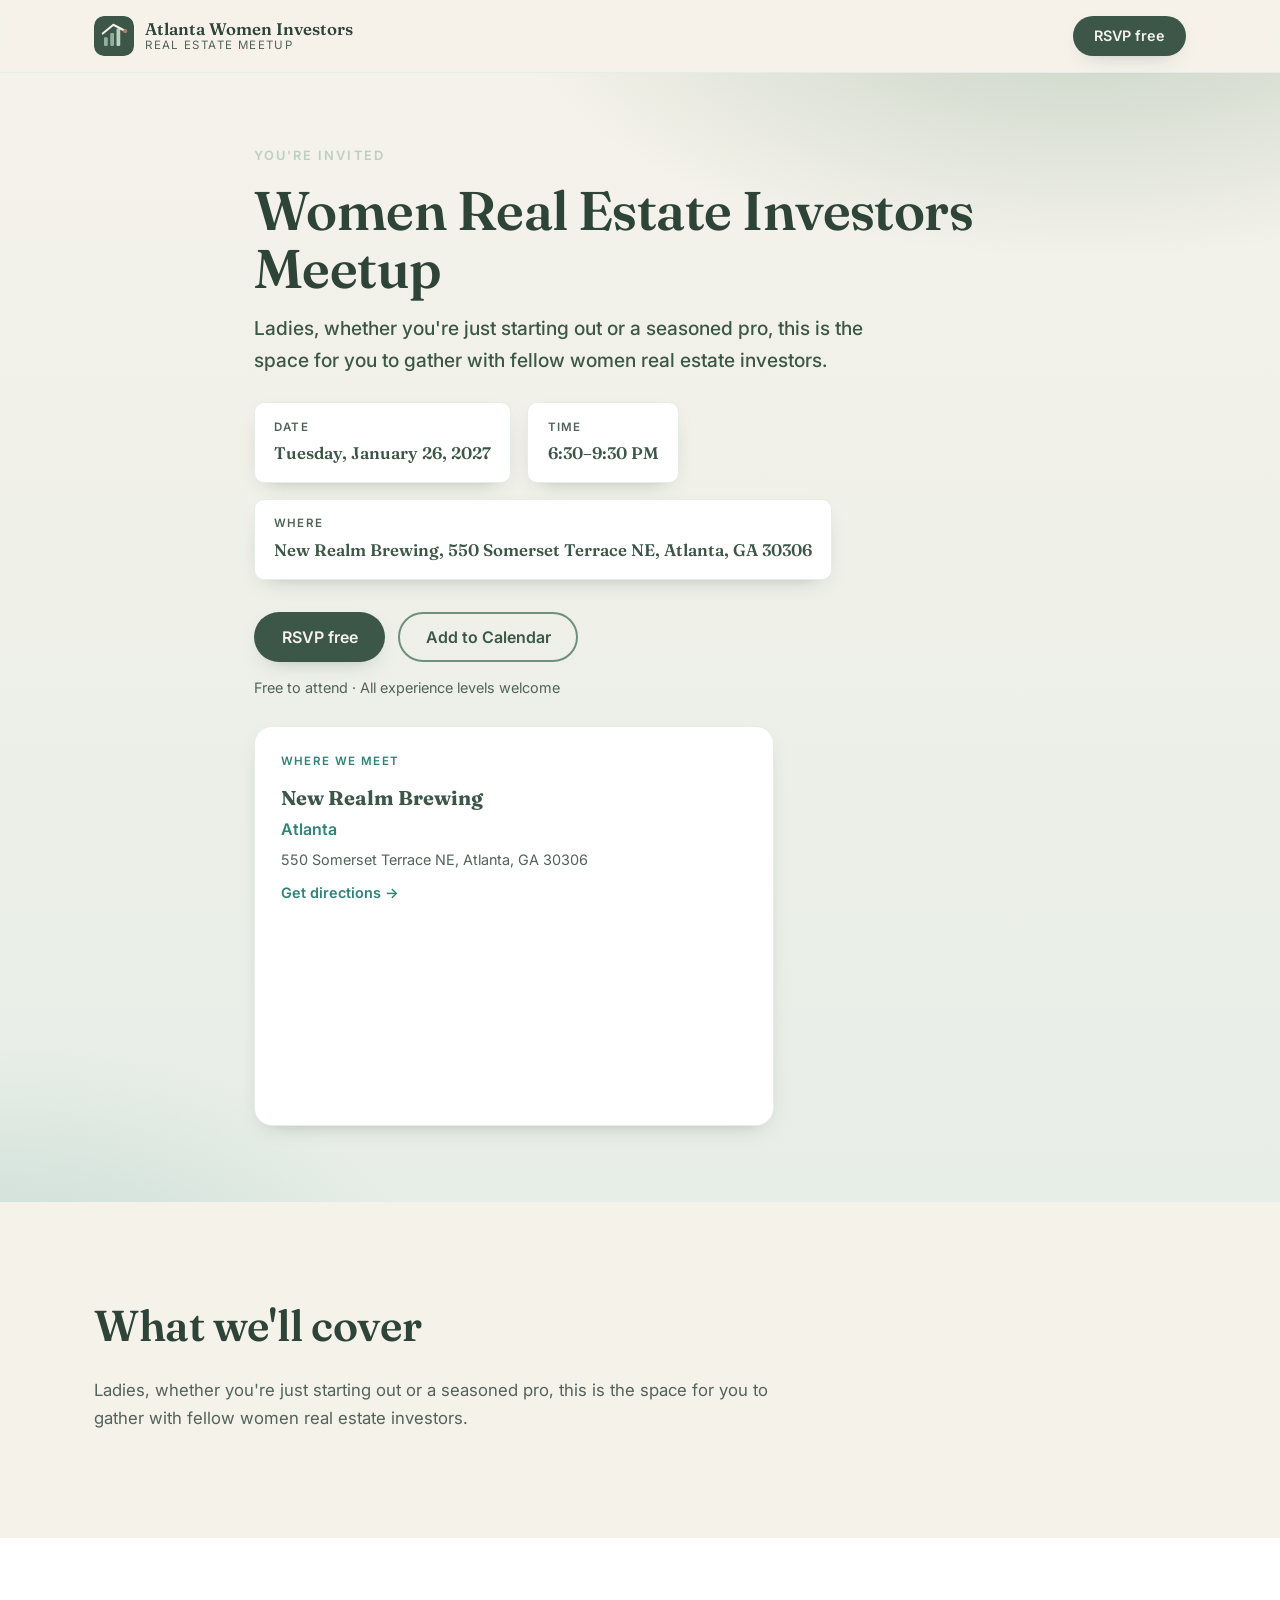
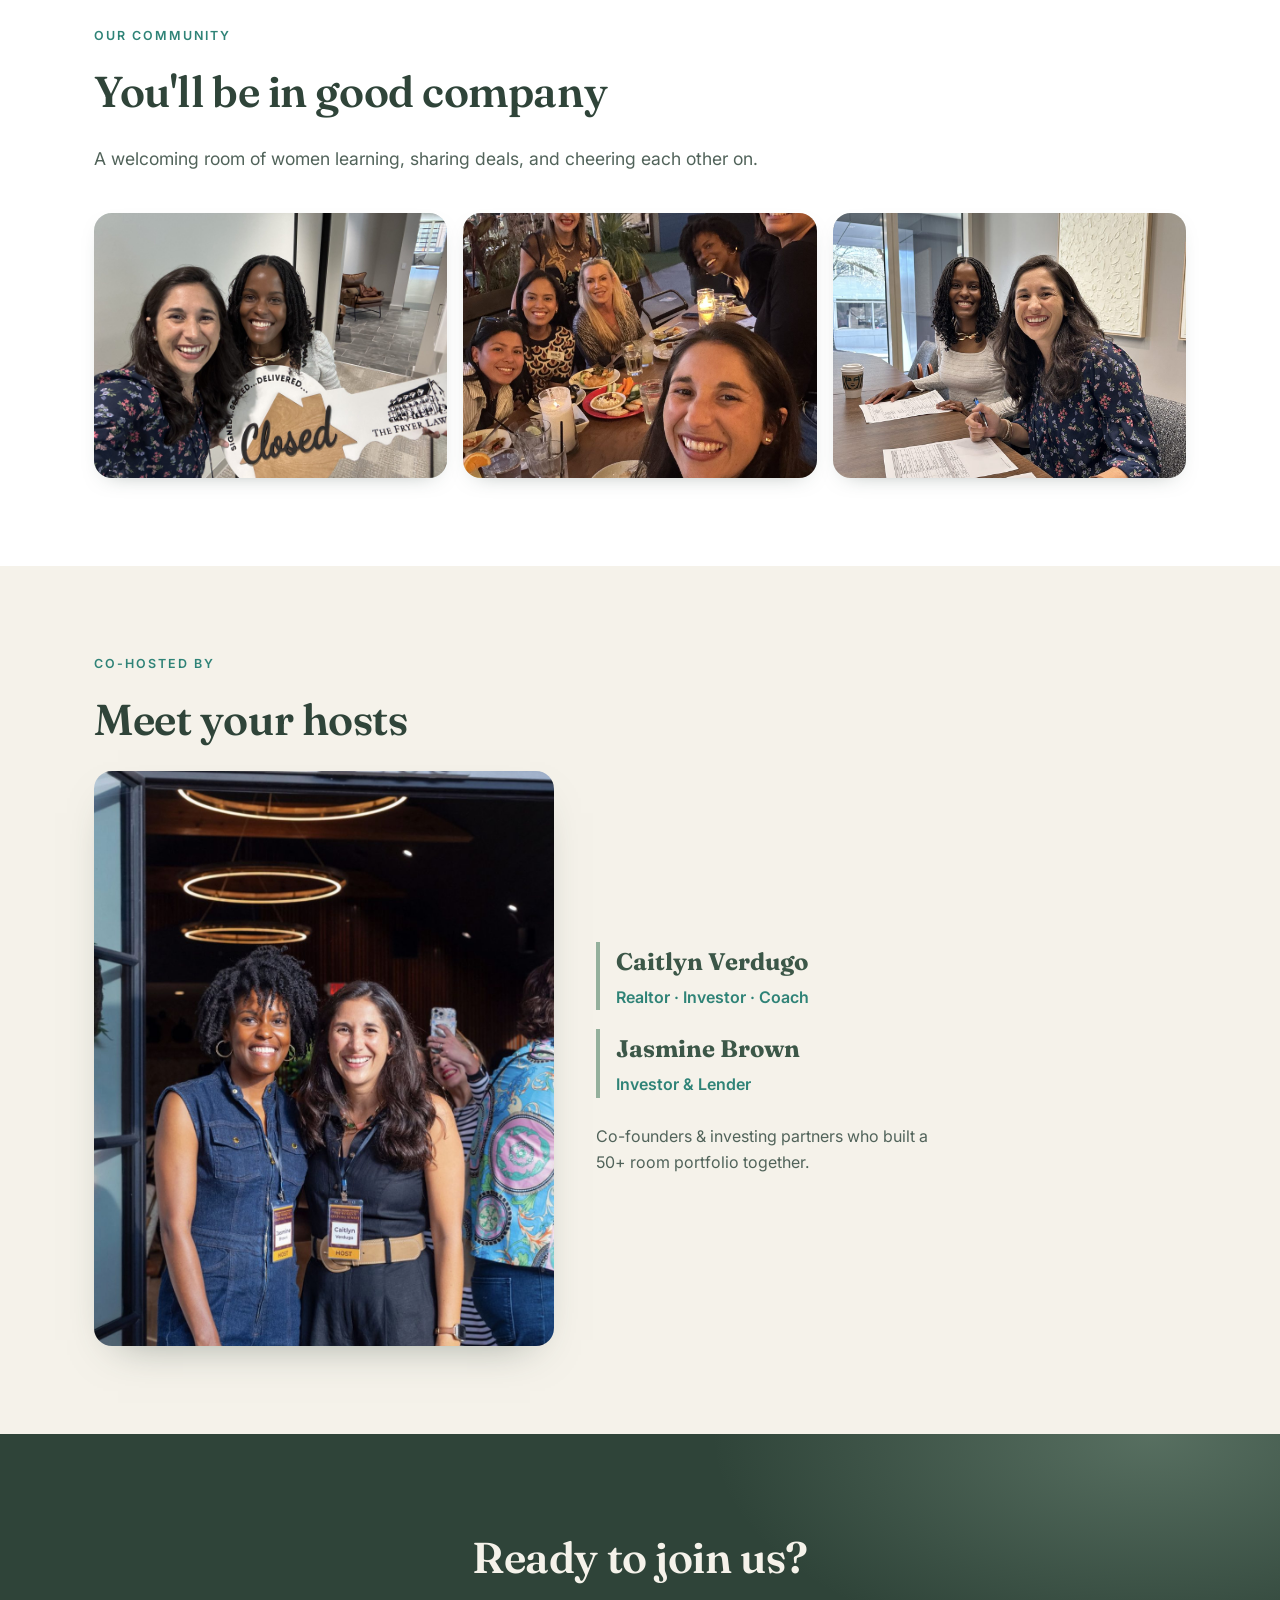
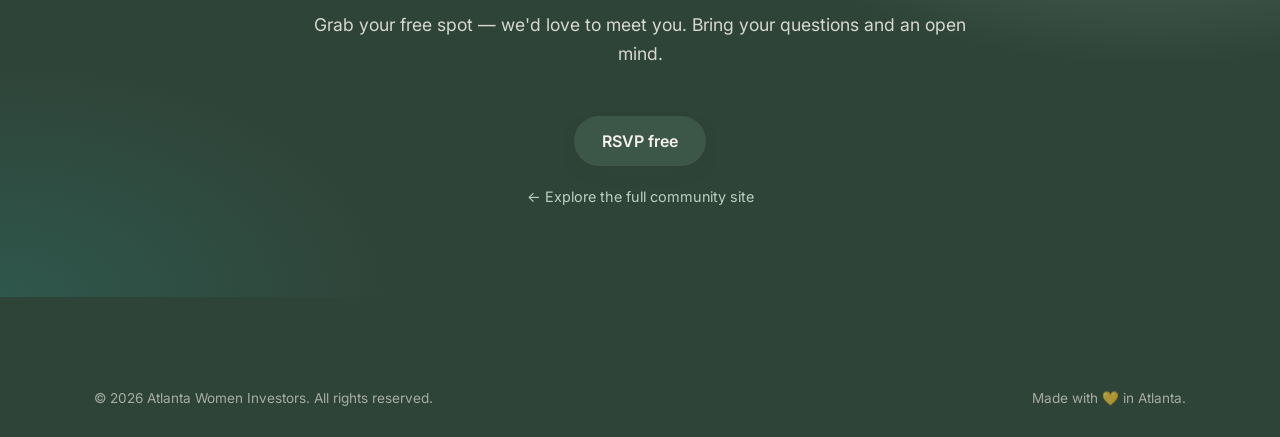
==== commit c74616ad: "Rebuild the Atlanta Women Investors landing page around one path. Drop placeholder wins, sponsor slo" ====
--- a/event/index.html
+++ b/event/index.html
@@ -43,7 +43,7 @@
           <small>Real Estate Meetup</small>
         </span>
       </a>
-      <a href="#" data-rsvp target="_blank" rel="noopener" class="btn btn-primary btn-sm">RSVP Free</a>
+      <a href="https://www.eventbrite.com/o/women-real-estate-investors-meetup-121211260760" data-rsvp target="_blank" rel="noopener" class="btn btn-primary btn-sm">RSVP free</a>
     </div>
   </header>
 
@@ -63,8 +63,8 @@
         </ul>
 
         <div class="event-actions">
-          <a href="#" data-rsvp target="_blank" rel="noopener" class="btn btn-primary">RSVP Free on Eventbrite</a>
-          <a href="#" id="ev-ics" class="btn btn-ghost">Add to Calendar</a>
+          <a href="https://www.eventbrite.com/o/women-real-estate-investors-meetup-121211260760" data-rsvp target="_blank" rel="noopener" class="btn btn-primary">RSVP free</a>
+          <a href="https://www.eventbrite.com/o/women-real-estate-investors-meetup-121211260760" id="ev-ics" data-calendar target="_blank" rel="noopener" class="btn btn-ghost">Add to Calendar</a>
         </div>
         <p class="event-note">Free to attend · All experience levels welcome</p>
 
@@ -112,7 +112,7 @@
           <div class="hosts-people">
             <article class="host-row">
               <h3>Caitlyn Verdugo</h3>
-              <p class="host-role">Investor &amp; Realtor</p>
+              <p class="host-role">Realtor · Investor · Coach</p>
             </article>
             <article class="host-row">
               <h3>Jasmine Brown</h3>
@@ -131,7 +131,7 @@
         <p class="section-lede light">
           Grab your free spot — we'd love to meet you. Bring your questions and an open mind.
         </p>
-        <a href="#" data-rsvp target="_blank" rel="noopener" class="btn btn-primary">RSVP Free on Eventbrite</a>
+        <a href="https://www.eventbrite.com/o/women-real-estate-investors-meetup-121211260760" data-rsvp target="_blank" rel="noopener" class="btn btn-primary">RSVP free</a>
         <p class="event-note light"><a href="../">← Explore the full community site</a></p>
       </div>
     </section>
--- a/css/styles.css
+++ b/css/styles.css
@@ -264,8 +264,9 @@
 .topic-feature-body p { color: var(--ink-soft); margin: 0 0 1rem; }
 .topic-feature .btn { margin-top: 0.4rem; }
 
-.topic-list { display: grid; grid-template-columns: repeat(3, 1fr); gap: 1.2rem; max-width: 820px; }
+.topic-list { display: flex; flex-wrap: wrap; gap: 1.2rem; justify-content: center; }
 .topic-card {
+  flex: 1 1 240px; max-width: 300px;
   background: var(--white); border: 1px solid var(--cream-200); border-radius: var(--radius);
   padding: 1.4rem; box-shadow: var(--shadow-sm);
 }
@@ -297,6 +298,32 @@
 .meetup-more-title { font-family: var(--font-display); font-size: 1.3rem; color: var(--forest-800); margin: 0 0 1.2rem; }
 .meetup-side { display: flex; flex-direction: column; gap: 1.6rem; }
 
+/* run-of-show (how the evening flows) */
+.run-of-show { list-style: none; display: flex; flex-wrap: wrap; gap: 1.6rem; padding: 0; margin: 0 0 2.4rem; }
+.run-of-show li { padding-left: 0.9rem; border-left: 3px solid var(--sage-500); color: var(--ink-soft); font-size: 0.95rem; max-width: 220px; }
+.run-of-show strong { display: block; font-family: var(--font-display); color: var(--forest-800); font-size: 1.05rem; margin-bottom: 0.1rem; }
+
+/* past meetups page */
+.past-list { display: flex; flex-direction: column; gap: 2.5rem; }
+.past-card {
+  display: grid; grid-template-columns: 1.3fr 1fr; gap: 2rem; align-items: center;
+  background: var(--white); border: 1px solid var(--cream-200); border-radius: var(--radius);
+  padding: 1.4rem; box-shadow: var(--shadow-sm);
+}
+.past-video { position: relative; aspect-ratio: 16 / 9; border-radius: var(--radius-sm); overflow: hidden; background: var(--cream-200); }
+.past-video iframe, .past-video img { position: absolute; inset: 0; width: 100%; height: 100%; border: 0; object-fit: cover; }
+.past-date { color: var(--teal-600); font-weight: 600; font-size: 0.82rem; text-transform: uppercase; letter-spacing: 0.06em; margin: 0 0 0.3rem; }
+.past-topic { font-family: var(--font-display); font-size: 1.4rem; color: var(--forest-800); margin: 0 0 0.5rem; line-height: 1.2; }
+.past-summary { color: var(--ink-soft); margin: 0; }
+.past-photos { display: flex; flex-wrap: wrap; gap: 0.5rem; margin-top: 0.9rem; }
+.past-photos img { width: 74px; height: 74px; object-fit: cover; border-radius: 8px; }
+.past-card--text { grid-template-columns: 1fr; }
+.past-empty { max-width: 560px; color: var(--ink-soft); }
+
+@media (max-width: 760px) {
+  .past-card { grid-template-columns: 1fr; }
+}
+
 /* venue / "where we meet" block (shared homepage + /event) */
 .meetup-venue {
   background: var(--white); border: 1px solid var(--cream-200); border-radius: var(--radius);
@@ -312,8 +339,15 @@
 .venue-tba { color: var(--ink-soft); margin: 0; }
 .event-venue { max-width: 520px; margin-top: 1.6rem; }
 
+/* full-width venue strip on the homepage: info + map side by side */
+.meetup-venue--wide { margin-bottom: 2.6rem; }
+.meetup-venue--wide .venue-body { display: grid; grid-template-columns: 1fr 1.4fr; gap: 1.4rem; align-items: stretch; }
+.meetup-venue--wide .venue-map { height: 100%; min-height: 220px; margin-top: 0; }
+
 @media (max-width: 860px) {
   .meetup-top { grid-template-columns: 1fr; }
+  .meetup-venue--wide .venue-body { grid-template-columns: 1fr; }
+  .meetup-venue--wide .venue-map { min-height: 200px; }
 }
 @media (max-width: 760px) {
   .topic-list { grid-template-columns: 1fr; }
@@ -470,3 +504,257 @@
 @media (prefers-reduced-motion: reduce) {
   * { scroll-behavior: auto !important; transition: none !important; animation: none !important; }
 }
+
+/* =========================================================
+   v3 additions
+   ========================================================= */
+
+/* Hero refinements: full-width container + balanced heading */
+.hero-inner { max-width: var(--maxw); }
+.hero h1 { max-width: 760px; text-wrap: balance; }
+.lede { max-width: 620px; }
+.lede-short { display: none; }
+@media (max-width: 1000px) {
+  .lede-full { display: none; }
+  .lede-short { display: block; font-size: 1.05rem; }
+}
+
+/* About: icon tiles + equalized titles */
+.card-ico {
+  width: 44px; height: 44px; border-radius: 12px; margin-bottom: 0.9rem;
+  background: rgba(148,176,156,0.24); display: grid; place-items: center; color: var(--teal-600);
+}
+.card h3 { min-height: 63px; }
+@media (max-width: 680px) { .card h3 { min-height: 0; } }
+
+/* Our Story: host contact cards */
+.story-hosts { display: grid; grid-template-columns: 1fr 1fr; gap: 1rem; }
+.story-host-card {
+  display: block; background: var(--white); border: 1px solid var(--cream-200);
+  border-radius: 14px; padding: 1.1rem; border-left: 1px solid var(--cream-200);
+}
+.story-host-head { display: flex; gap: 0.8rem; align-items: center; margin-bottom: 0.5rem; }
+.story-host-head img { width: 56px; height: 56px; border-radius: 50%; object-fit: cover; flex: 0 0 auto; }
+.story-host-card h3 { font-family: var(--font-display); font-size: 1.05rem; color: var(--forest-800); margin: 0 0 0.1rem; min-height: 0; }
+.story-host-role { color: var(--teal-600); font-weight: 600; font-size: 0.82rem; margin: 0; }
+.story-host-links { display: flex; flex-direction: column; gap: 0.15rem; }
+.story-host-links a { font-size: 0.85rem; }
+.story-host-links .tel { color: var(--ink-soft); font-weight: 500; }
+@media (max-width: 700px) { .story-hosts { grid-template-columns: 1fr; } }
+
+/* Run of show: single card with divided cells */
+.ros-card {
+  display: grid; grid-template-columns: repeat(3, 1fr); background: var(--white);
+  border: 1px solid var(--cream-200); border-radius: var(--radius); overflow: hidden;
+  box-shadow: var(--shadow-sm); margin: 0 0 2rem;
+}
+.ros-cell { padding: 1.15rem 1.5rem; border-right: 1px solid var(--cream-200); }
+.ros-cell:last-child { border-right: 0; }
+.ros-time { display: block; font-family: var(--font-display); color: var(--forest-800); font-size: 1.05rem; margin-bottom: 0.15rem; }
+.ros-what { color: var(--ink-soft); font-size: 0.95rem; }
+@media (max-width: 1000px) {
+  .ros-card { grid-template-columns: 1fr; }
+  .ros-cell { border-right: 0; border-bottom: 1px solid var(--cream-200); }
+  .ros-cell:last-child { border-bottom: 0; }
+}
+
+/* Feature card facts row (rendered inside #topic-featured) */
+.meetup-top { align-items: stretch; }
+.meetup-feature { display: flex; flex-direction: column; }
+.feature-facts {
+  display: grid; grid-template-columns: repeat(3, 1fr); gap: 1rem;
+  margin-top: auto; padding-top: 1.4rem; border-top: 1px solid var(--cream-200);
+}
+.feature-fact-label { display: block; text-transform: uppercase; letter-spacing: 0.1em; font-size: 0.72rem; color: var(--ink-soft); font-weight: 600; margin-bottom: 0.2rem; }
+.feature-fact-val { font-family: var(--font-display); font-size: 1rem; color: var(--forest-800); }
+.meetup-rsvp { justify-content: center; }
+
+/* Upcoming cards: even 3-col grid */
+.meetup-more-head { display: flex; align-items: baseline; justify-content: space-between; gap: 1rem; flex-wrap: wrap; margin: 0 0 1.2rem; }
+.meetup-more-head h3 { margin: 0; }
+.meetup-more-link { font-weight: 600; font-size: 0.9rem; color: var(--teal-600); }
+.topic-list { display: grid; grid-template-columns: repeat(3, 1fr); gap: 1.2rem; align-items: stretch; justify-content: initial; }
+.topic-card { flex: initial; max-width: none; display: flex; flex-direction: column; }
+.topic-card-top { display: flex; align-items: center; justify-content: space-between; gap: 0.5rem; margin-bottom: 0.4rem; }
+.topic-card-date { margin: 0; }
+.topic-type {
+  font-size: 0.68rem; font-weight: 600; text-transform: uppercase; letter-spacing: 0.04em;
+  color: var(--forest-800); background: rgba(148,176,156,0.25); padding: 0.2rem 0.55rem; border-radius: 999px; white-space: nowrap;
+}
+.topic-card-title { min-height: 2.9rem; }
+.topic-card-summary { text-wrap: pretty; }
+.topic-card-link { margin-top: auto; }
+@media (max-width: 1000px) { .topic-list { grid-template-columns: repeat(2, 1fr); } }
+@media (max-width: 680px) { .topic-list { grid-template-columns: 1fr; } }
+
+/* ---------- v3 new sections ---------- */
+
+/* shared form fields */
+.field { width: 100%; padding: 0.8rem 1rem; border-radius: 12px; border: 1px solid #cdd8cf; font-size: 0.95rem; font-family: var(--font-body); background: var(--white); color: var(--ink); }
+.field:focus { outline: none; border-color: var(--sage-500); }
+.form-note { min-height: 1.3rem; margin: 0.5rem 0 0; font-size: 0.9rem; color: var(--forest-800); }
+.form-note.error { color: #b3512f; }
+
+/* Gallery carousel */
+.gallery-head { display: flex; align-items: flex-end; justify-content: space-between; gap: 1rem; flex-wrap: wrap; }
+.gallery-arrows { display: flex; gap: 0.6rem; }
+.gal-arrow { width: 44px; height: 44px; border-radius: 50%; border: 1px solid #cdd8cf; background: var(--cream); color: var(--forest-800); font-size: 1.1rem; cursor: pointer; display: grid; place-items: center; transition: .15s; }
+.gal-arrow:hover { background: var(--forest-800); color: var(--cream); }
+.gallery-rail { display: flex; gap: 1rem; overflow-x: auto; scroll-snap-type: x mandatory; scroll-behavior: smooth; padding-bottom: 0.8rem; margin-top: 1.8rem; }
+.gallery-rail::-webkit-scrollbar { height: 8px; }
+.gallery-rail::-webkit-scrollbar-thumb { background: #cdd8cf; border-radius: 8px; }
+.gal-slide { flex: 0 0 clamp(260px, 32%, 380px); scroll-snap-align: start; border-radius: var(--radius); overflow: hidden; aspect-ratio: 4/3; background: var(--cream-200); }
+.gal-slide.is-video { flex: 0 0 clamp(300px, 42%, 520px); aspect-ratio: 16/9; }
+.gal-slide img, .gal-slide iframe { width: 100%; height: 100%; object-fit: cover; border: 0; display: block; }
+.gallery-caption { margin: 1rem 0 0; font-size: 0.92rem; color: var(--ink-soft); }
+
+/* Member wins */
+.wins-grid { display: grid; grid-template-columns: repeat(3, 1fr); gap: 1.2rem; }
+.win-card { display: flex; flex-direction: column; background: var(--white); border: 1px solid var(--cream-200); border-radius: var(--radius); padding: 1.6rem; box-shadow: var(--shadow-sm); margin: 0; }
+.slot { font-family: ui-monospace, SFMono-Regular, Menlo, monospace; font-size: 0.82rem; color: var(--ink-soft); background: repeating-linear-gradient(135deg,#f5f2ea 0 10px,#eef2ec 10px 20px); border: 1px dashed #cdd8cf; border-radius: 12px; padding: 1rem; }
+.win-by { margin-top: auto; padding-top: 1rem; font-weight: 600; color: var(--forest-800); font-size: 0.9rem; }
+
+/* First time? FAQ */
+.faq-grid { display: grid; grid-template-columns: 1fr 1fr; gap: 3rem; align-items: start; }
+.faq-form-card { background: var(--cream); border: 1px solid var(--cream-200); border-radius: var(--radius); padding: 1.4rem; }
+.faq-form-card h3 { font-family: var(--font-display); color: var(--forest-800); margin: 0 0 0.2rem; }
+.faq-form-card p { color: var(--ink-soft); margin: 0 0 1rem; font-size: 0.95rem; }
+.form-row { display: flex; flex-direction: column; gap: 0.6rem; }
+.faq-dl { margin: 0; }
+.faq-dl > div { border-bottom: 1px solid var(--cream-200); padding-bottom: 1.2rem; margin-bottom: 1.2rem; }
+.faq-dl > div:last-child { border-bottom: 0; margin-bottom: 0; padding-bottom: 0; }
+.faq-dl dt { font-family: var(--font-display); font-size: 1.1rem; color: var(--forest-800); margin-bottom: 0.3rem; }
+.faq-dl dd { margin: 0; color: var(--ink-soft); font-size: 0.96rem; }
+
+/* Get involved */
+.involve-grid { display: grid; grid-template-columns: 1fr 1fr; gap: 1.6rem; align-items: stretch; }
+.involve-card { background: var(--white); border: 1px solid var(--cream-200); border-radius: var(--radius); padding: 1.8rem; }
+.involve-card h3 { font-family: var(--font-display); font-size: 1.4rem; color: var(--forest-800); margin: 0 0 0.4rem; }
+.involve-card p { color: var(--ink-soft); margin: 0 0 1.1rem; }
+.involve-card .field { background: var(--cream); }
+.involve-actions { display: flex; gap: 0.6rem; flex-wrap: wrap; align-items: center; margin-top: 0.2rem; }
+.involve-foot { margin: 1rem 0 0; font-size: 0.9rem; }
+.involve-card--dark { background: var(--forest-800); color: var(--cream); }
+.involve-card--dark h3 { color: var(--cream); }
+.involve-card--dark p { color: rgba(245,242,234,0.85); }
+.involve-card--dark .field { background: rgba(245,242,234,0.12); border-color: rgba(245,242,234,0.35); color: var(--cream); }
+.involve-card--dark .field::placeholder { color: rgba(245,242,234,0.6); }
+.involve-card--dark .btn-primary { background: var(--sage-500); color: var(--forest-900); }
+.involve-card--dark .form-note { color: var(--sage-300); }
+
+/* Sponsors v3 */
+.sponsor-grid { display: grid; grid-template-columns: repeat(3, 1fr); gap: 1.2rem; margin-bottom: 3rem; max-width: 1000px; }
+.sponsor { display: flex; flex-direction: column; align-items: center; justify-content: center; gap: 0.5rem; text-align: center; background: var(--cream); border: 1px solid var(--cream-200); border-radius: var(--radius); padding: 2.2rem 1.6rem; color: var(--ink-soft); transition: .18s; min-height: 150px; }
+.sponsor:hover { transform: translateY(-4px); box-shadow: var(--shadow-sm); color: var(--forest-800); }
+.sponsor-slot { border: 1px dashed #cdd8cf; background: repeating-linear-gradient(135deg,#f5f2ea 0 10px,#eef2ec 10px 20px); color: var(--ink-soft); font-family: ui-monospace, SFMono-Regular, Menlo, monospace; font-size: 0.82rem; }
+.sponsor-slot strong { font-family: var(--font-body); color: var(--forest-800); font-size: 0.95rem; }
+.sponsor-form { display: grid; grid-template-columns: 1fr 1fr; gap: 0.7rem; margin-top: 1.4rem; text-align: left; }
+.sponsor-form[hidden] { display: none; }
+.sponsor-form .full { grid-column: 1 / -1; }
+.sponsor-cta-actions { display: flex; gap: 1rem; align-items: center; flex-wrap: wrap; justify-content: center; }
+.link-btn { background: none; border: 0; color: var(--ink-soft); text-decoration: underline; cursor: pointer; font-size: 0.9rem; font-family: var(--font-body); }
+
+@media (max-width: 1000px) {
+  .faq-grid, .involve-grid { grid-template-columns: 1fr; }
+  .wins-grid, .sponsor-grid { grid-template-columns: repeat(2, 1fr); }
+}
+@media (max-width: 680px) {
+  .wins-grid, .sponsor-grid, .sponsor-form { grid-template-columns: 1fr; }
+}
+
+/* ---------- v3 recap + past index ---------- */
+.container-narrow { width: 100%; max-width: 1000px; margin: 0 auto; padding: 0 24px; }
+.recap-back { font-size: 0.9rem; font-weight: 600; color: var(--teal-600); }
+.recap-meta { display: flex; align-items: center; gap: 0.7rem; margin: 1.2rem 0 0.6rem; flex-wrap: wrap; }
+.recap-badge { background: var(--teal-600); color: var(--cream); font-size: 0.68rem; font-weight: 600; text-transform: uppercase; letter-spacing: 0.1em; padding: 0.25rem 0.6rem; border-radius: 999px; }
+.recap-datev { color: var(--ink-soft); font-weight: 600; font-size: 0.9rem; margin: 0; }
+.recap-title { font-family: var(--font-display); font-weight: 600; font-size: clamp(2rem, 4.4vw, 2.9rem); color: var(--forest-900); margin: 0 0 0.8rem; line-height: 1.12; letter-spacing: -0.01em; text-wrap: balance; }
+.recap-summary { font-size: 1.15rem; color: var(--forest-800); font-weight: 500; max-width: 720px; margin: 0 0 2rem; }
+.recap-video { aspect-ratio: 16/9; border-radius: var(--radius); overflow: hidden; background: var(--ink); box-shadow: var(--shadow); }
+.recap-video iframe { width: 100%; height: 100%; border: 0; display: block; }
+.recap-share { display: flex; align-items: center; justify-content: space-between; gap: 1rem; flex-wrap: wrap; margin: 1rem 0 0; }
+.recap-share p { margin: 0; font-size: 0.9rem; color: var(--ink-soft); }
+.recap-share-actions { display: flex; gap: 0.6rem; flex-wrap: wrap; }
+.recap-body { display: grid; grid-template-columns: 1.5fr 1fr; gap: 2.5rem; align-items: start; }
+.recap-body h2 { font-family: var(--font-display); font-size: 1.5rem; color: var(--forest-900); margin: 0 0 0.8rem; }
+.recap-body p { color: var(--ink-soft); margin: 0 0 1.1rem; }
+.recap-aside { background: var(--white); border: 1px solid var(--cream-200); border-radius: var(--radius); padding: 1.5rem; box-shadow: var(--shadow-sm); }
+.recap-aside .lbl { text-transform: uppercase; letter-spacing: 0.12em; font-size: 0.72rem; color: var(--teal-600); font-weight: 600; margin: 0 0 0.6rem; }
+.recap-hosts { display: flex; flex-direction: column; gap: 0.7rem; }
+.recap-host { display: flex; gap: 0.7rem; align-items: center; color: var(--ink); }
+.recap-host img { width: 44px; height: 44px; border-radius: 50%; object-fit: cover; }
+.recap-host strong { font-family: var(--font-display); font-size: 0.98rem; color: var(--forest-800); display: block; }
+.recap-host span { color: var(--ink-soft); font-size: 0.82rem; }
+.recap-photos { display: grid; grid-template-columns: repeat(4, 1fr); gap: 0.8rem; }
+.recap-photos figure { margin: 0; border-radius: 14px; overflow: hidden; aspect-ratio: 1; background: var(--cream-200); }
+.recap-photos img { width: 100%; height: 100%; object-fit: cover; }
+.recap-next { display: grid; grid-template-columns: 1fr 1fr; gap: 2.5rem; align-items: center; }
+.recap-next-card { background: var(--cream); border: 1px solid var(--cream-200); border-radius: var(--radius); padding: 1.6rem; }
+.recap-next-card .lbl { text-transform: uppercase; letter-spacing: 0.12em; font-size: 0.72rem; color: var(--teal-600); font-weight: 600; margin: 0 0 0.6rem; }
+.recap-others { display: grid; grid-template-columns: repeat(3, 1fr); gap: 1.2rem; align-items: stretch; }
+.recap-other { display: flex; flex-direction: column; background: var(--white); border: 1px solid var(--cream-200); border-radius: 16px; padding: 1.3rem; color: var(--ink); }
+.recap-other .d { color: var(--teal-600); font-weight: 600; font-size: 0.8rem; text-transform: uppercase; letter-spacing: 0.06em; margin: 0 0 0.35rem; }
+.recap-other strong { font-family: var(--font-display); font-size: 1.02rem; color: var(--forest-800); line-height: 1.25; }
+.recap-other .go { margin-top: auto; padding-top: 1rem; font-weight: 600; font-size: 0.88rem; color: var(--teal-600); }
+
+/* Past index redesign */
+.past-featured { display: grid; grid-template-columns: 1.15fr 1fr; gap: 2rem; align-items: center; background: var(--white); border: 1px solid var(--cream-200); border-radius: var(--radius); padding: 1.6rem; box-shadow: var(--shadow); margin-bottom: 2.5rem; }
+.past-featured .recap-video { border-radius: 12px; box-shadow: none; }
+.past-featured h3 { font-family: var(--font-display); font-size: 1.6rem; color: var(--forest-900); margin: 0.4rem 0 0.5rem; }
+.past-featured p { color: var(--ink-soft); margin: 0 0 1.2rem; }
+.past-grid { display: grid; grid-template-columns: repeat(3, 1fr); gap: 1.2rem; align-items: stretch; }
+.past-item { display: flex; flex-direction: column; background: var(--white); border: 1px solid var(--cream-200); border-radius: var(--radius); overflow: hidden; color: var(--ink); }
+.past-item-media { aspect-ratio: 16/9; background: var(--cream-200); }
+.past-item-media img, .past-item-media iframe { width: 100%; height: 100%; object-fit: cover; border: 0; display: block; }
+.past-item-body { padding: 1.4rem; display: flex; flex-direction: column; flex: 1; }
+.past-item .d { color: var(--teal-600); font-weight: 600; font-size: 0.82rem; text-transform: uppercase; letter-spacing: 0.05em; margin: 0 0 0.3rem; }
+.past-item h3 { font-family: var(--font-display); font-size: 1.1rem; color: var(--forest-800); margin: 0 0 0.4rem; line-height: 1.25; }
+.past-item .go { margin-top: auto; padding-top: 0.8rem; font-weight: 600; font-size: 0.88rem; color: var(--teal-600); }
+.rec-pill { display: inline-block; font-size: 0.66rem; font-weight: 600; text-transform: uppercase; letter-spacing: 0.04em; color: var(--forest-800); background: rgba(148,176,156,0.28); padding: 0.15rem 0.5rem; border-radius: 999px; margin-bottom: 0.4rem; }
+.past-slot { display: flex; flex-direction: column; align-items: center; justify-content: center; text-align: center; border: 1px dashed #cdd8cf; border-radius: var(--radius); background: repeating-linear-gradient(135deg,#f5f2ea 0 10px,#eef2ec 10px 20px); padding: 1.6rem; color: var(--ink-soft); font-family: ui-monospace, SFMono-Regular, Menlo, monospace; font-size: 0.85rem; gap: 0.5rem; }
+
+@media (max-width: 1000px) {
+  .recap-body, .recap-next, .past-featured { grid-template-columns: 1fr; }
+  .recap-photos { grid-template-columns: repeat(2, 1fr); }
+  .recap-others, .past-grid { grid-template-columns: repeat(2, 1fr); }
+}
+@media (max-width: 680px) {
+  .recap-photos { grid-template-columns: repeat(2, 1fr); }
+  .recap-others, .past-grid { grid-template-columns: 1fr; }
+}
+
+/* ---------- landing order: proof, paths, one-line get involved ---------- */
+.hero-stats { margin-bottom: 2rem; }
+.hero .hero-actions { margin-bottom: 0; }
+.proof { background: var(--white); border-bottom: 1px solid var(--cream-200); }
+.proof-list {
+  list-style: none; margin: 0; padding: 1.6rem 0;
+  display: grid; grid-template-columns: repeat(auto-fit, minmax(140px, 1fr));
+  gap: 1.15rem 1.4rem;
+}
+.proof-list li { display: flex; flex-direction: column; min-width: 0; }
+.proof-list strong {
+  font-family: var(--font-display); font-size: 1.2rem; color: var(--forest-800);
+  line-height: 1.15; font-weight: 600;
+}
+.proof-list span { font-size: 0.82rem; color: var(--ink-soft); }
+
+.path-grid { display: grid; grid-template-columns: repeat(3, 1fr); gap: 1.4rem; }
+.path-card { display: flex; flex-direction: column; }
+.path-card h3 { min-height: 0; }
+.path-card > p:first-of-type { flex: 1; }
+.path-card .btn { margin-top: 1.2rem; align-self: flex-start; }
+.path-links { display: flex; flex-direction: column; gap: 0.35rem; margin: 1.2rem 0 0; font-weight: 600; }
+
+.link-line {
+  list-style: none; display: flex; flex-wrap: wrap; align-items: center;
+  gap: 0.35rem 0; padding: 0; margin: 0 0 2rem;
+}
+.link-line li { display: flex; align-items: center; font-weight: 600; }
+.link-line li + li::before { content: "·"; margin: 0 0.85rem; color: var(--sage-600); font-weight: 400; }
+
+.sponsor-grid--single { grid-template-columns: minmax(180px, 280px); max-width: 280px; margin-bottom: 0; }
+
+@media (max-width: 900px) {
+  .path-grid { grid-template-columns: 1fr; }
+}
